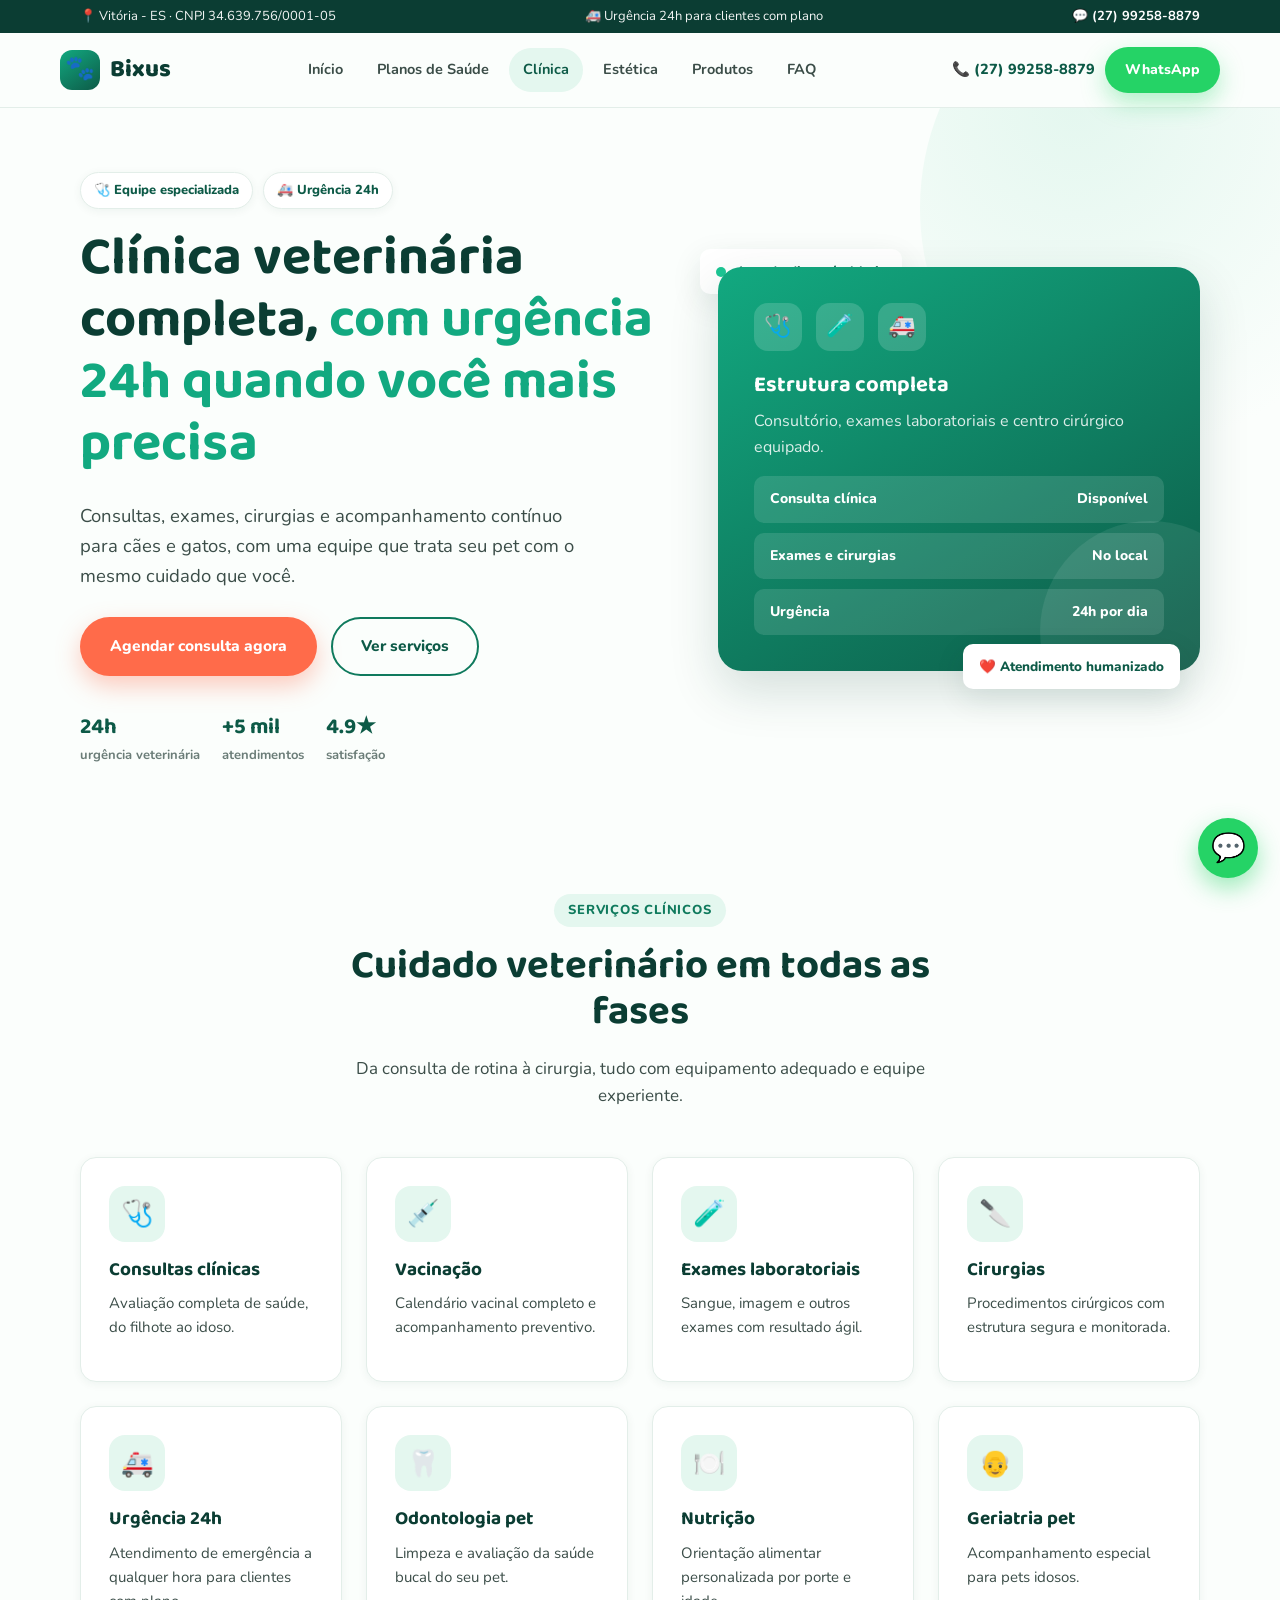
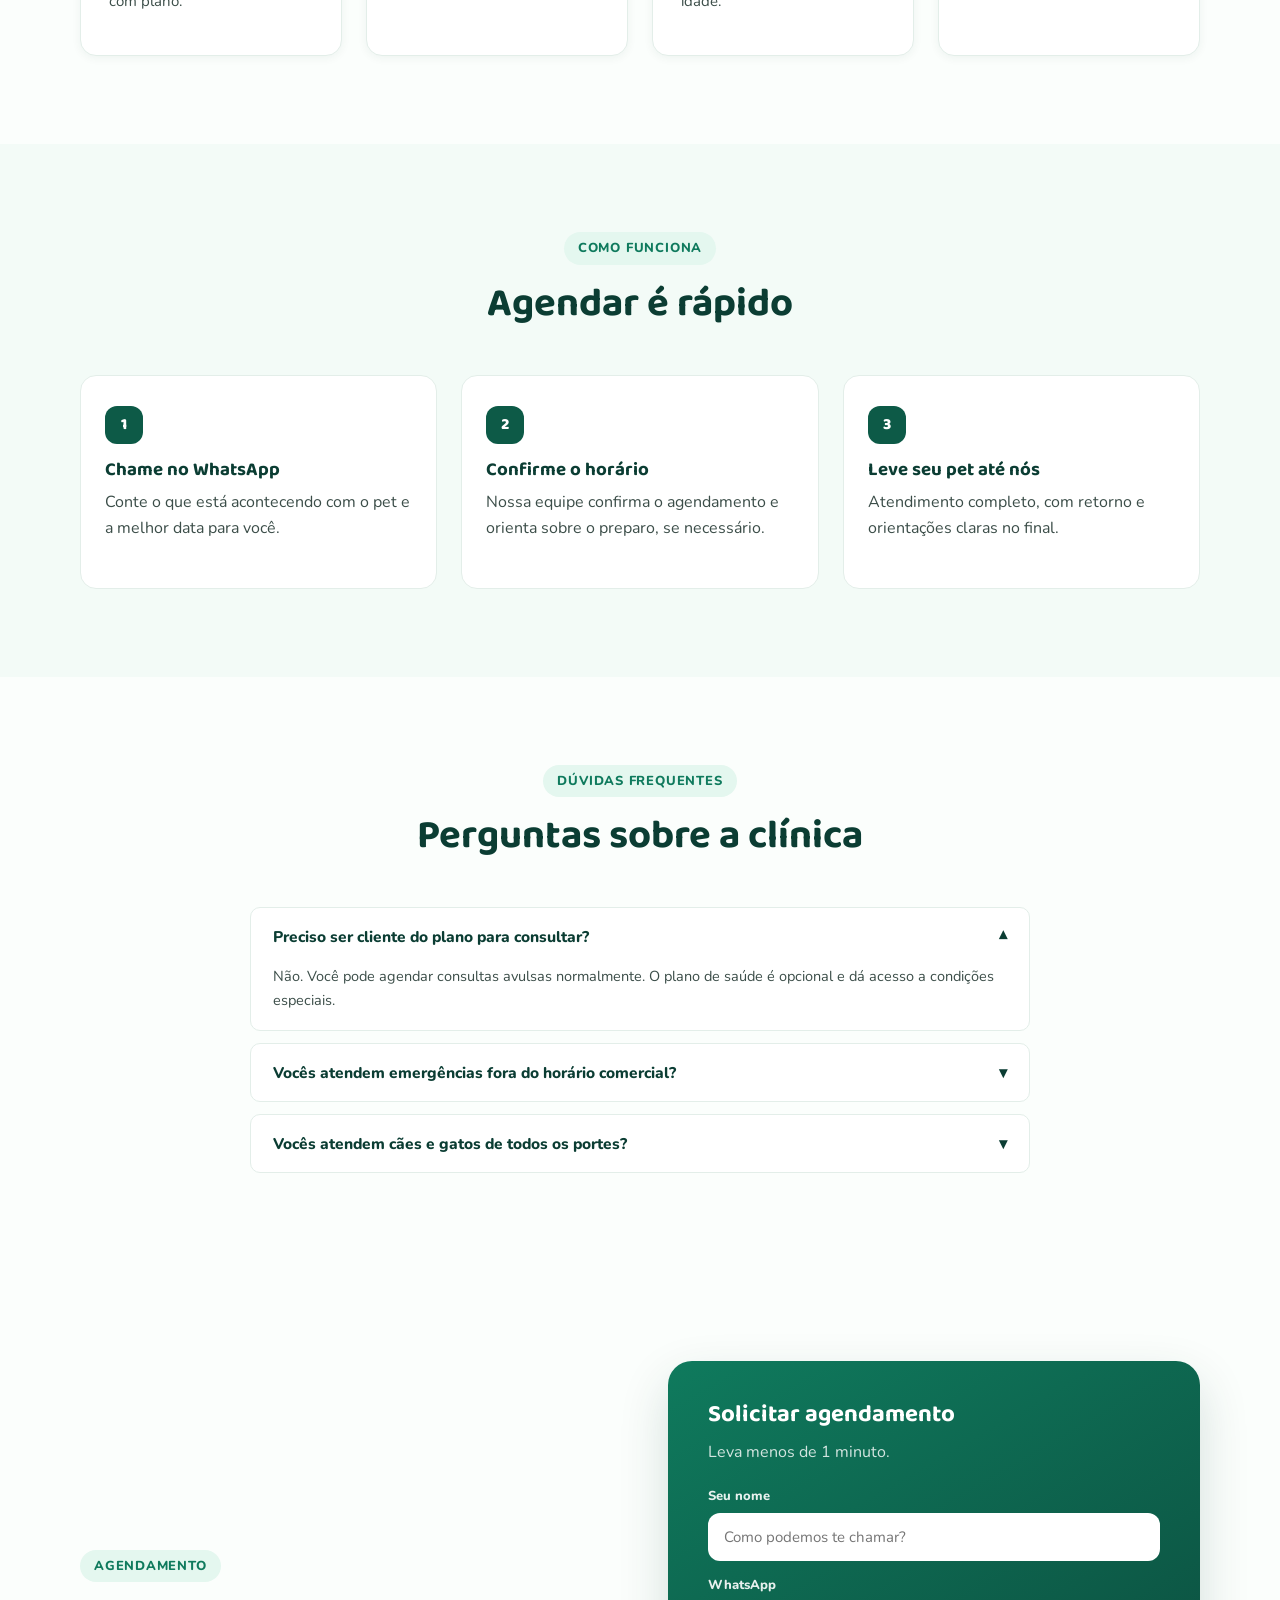
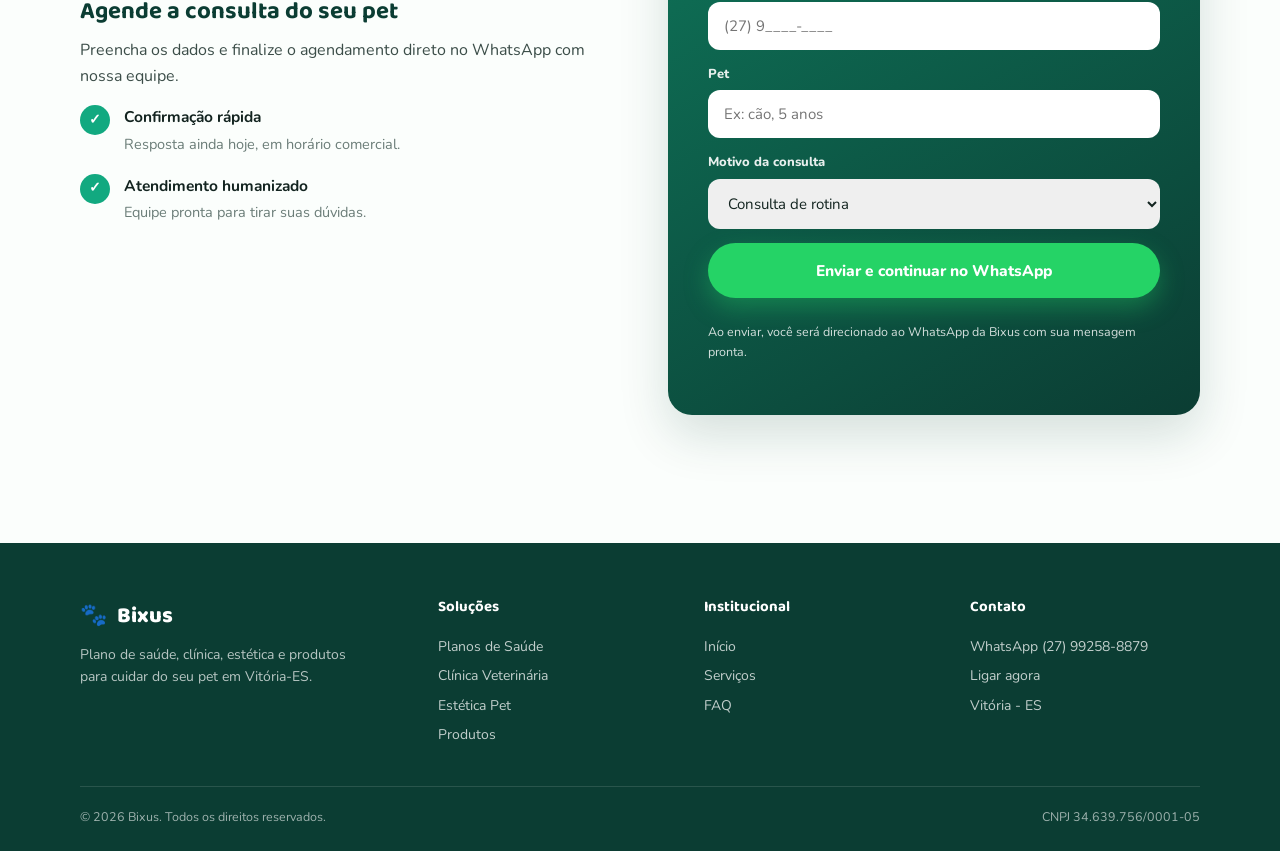
==== clinica.html @ c000777e "Add files via upload" ====
<!DOCTYPE html>
<html lang="pt-BR">
<head>
<meta charset="UTF-8">
<meta name="viewport" content="width=device-width, initial-scale=1.0">
<title>Clínica Veterinária em Vitória-ES | Bixus</title>
<meta name="description" content="Clínica veterinária completa: consultas, exames, cirurgias e urgência 24h para cães e gatos. Agende agora pelo WhatsApp.">
<meta name="keywords" content="clínica veterinária Vitória, veterinário urgência 24h, consulta veterinária, cirurgia pet">
<link rel="canonical" href="https://www.bixus.com.br/clinica.html">
<meta name="theme-color" content="#0F7A5D">
<link rel="preconnect" href="https://fonts.googleapis.com">
<link href="https://fonts.googleapis.com/css2?family=Baloo+2:wght@600;700;800&family=Nunito:wght@400;600;700;800&display=swap" rel="stylesheet">
<link rel="stylesheet" href="style.css">
</head>
<body>

<div class="topbar">
  <div class="container">
    <div class="topbar-item">📍 Vitória - ES · CNPJ 34.639.756/0001-05</div>
    <div class="topbar-item hide-mobile">🚑 Urgência 24h para clientes com plano</div>
    <a href="https://wa.me/5527992588879" target="_blank" rel="noopener">💬 (27) 99258-8879</a>
  </div>
</div>

<header class="site-header">
  <div class="container header-inner">
    <a href="index.html" class="brand"><span class="paw">🐾</span> Bixus</a>
    <nav class="nav">
      <a href="index.html">Início</a>
      <a href="planos-de-saude.html">Planos de Saúde</a>
      <a href="clinica.html" class="active">Clínica</a>
      <a href="estetica.html">Estética</a>
      <a href="produtos.html">Produtos</a>
      <a href="#faq">FAQ</a>
    </nav>
    <div class="header-cta">
      <span class="header-phone">📞 (27) 99258-8879</span>
      <a class="btn btn-wa btn-sm" href="https://wa.me/5527992588879" target="_blank" rel="noopener">WhatsApp</a>
      <button class="menu-toggle" aria-label="Abrir menu" aria-expanded="false">
        <svg width="26" height="26" viewBox="0 0 24 24" fill="none"><path d="M3 6h18M3 12h18M3 18h18" stroke="currentColor" stroke-width="2" stroke-linecap="round"/></svg>
      </button>
    </div>
  </div>
</header>

<!-- HERO -->
<section class="hero">
  <div class="container hero-grid">
    <div>
      <div class="hero-badges">
        <span class="badge">🩺 Equipe especializada</span>
        <span class="badge">🚑 Urgência 24h</span>
      </div>
      <h1>Clínica veterinária completa, <span style="color:var(--teal-600)">com urgência 24h quando você mais precisa</span></h1>
      <p class="lead">Consultas, exames, cirurgias e acompanhamento contínuo para cães e gatos, com uma equipe que trata seu pet com o mesmo cuidado que você.</p>
      <div class="hero-ctas">
        <a class="btn btn-primary" href="https://wa.me/5527992588879?text=Ol%C3%A1!%20Quero%20agendar%20uma%20consulta%20na%20Cl%C3%ADnica%20Bixus." target="_blank" rel="noopener">Agendar consulta agora</a>
        <a class="btn btn-ghost" href="#servicos">Ver serviços</a>
      </div>
      <div class="hero-trust">
        <div><strong>24h</strong>urgência veterinária</div>
        <div><strong>+5 mil</strong>atendimentos</div>
        <div><strong>4.9★</strong>satisfação</div>
      </div>
    </div>
    <div class="hero-art">
      <div class="floating-chip c1"><span class="dot"></span> Agenda disponível hoje</div>
      <div class="art-card">
        <div class="art-icon-row">
          <div class="art-icon">🩺</div>
          <div class="art-icon">🧪</div>
          <div class="art-icon">🚑</div>
        </div>
        <h3>Estrutura completa</h3>
        <p>Consultório, exames laboratoriais e centro cirúrgico equipado.</p>
        <div class="mini-stat"><span>Consulta clínica</span><span>Disponível</span></div>
        <div class="mini-stat"><span>Exames e cirurgias</span><span>No local</span></div>
        <div class="mini-stat"><span>Urgência</span><span>24h por dia</span></div>
      </div>
      <div class="floating-chip c2">❤️ Atendimento humanizado</div>
    </div>
  </div>
</section>

<!-- SERVIÇOS -->
<section class="section" id="servicos">
  <div class="container">
    <div class="section-head reveal">
      <span class="eyebrow">Serviços clínicos</span>
      <h2>Cuidado veterinário em todas as fases</h2>
      <p>Da consulta de rotina à cirurgia, tudo com equipamento adequado e equipe experiente.</p>
    </div>
    <div class="grid-4">
      <div class="card reveal"><div class="icon-tile">🩺</div><h3>Consultas clínicas</h3><p>Avaliação completa de saúde, do filhote ao idoso.</p></div>
      <div class="card reveal"><div class="icon-tile">💉</div><h3>Vacinação</h3><p>Calendário vacinal completo e acompanhamento preventivo.</p></div>
      <div class="card reveal"><div class="icon-tile">🧪</div><h3>Exames laboratoriais</h3><p>Sangue, imagem e outros exames com resultado ágil.</p></div>
      <div class="card reveal"><div class="icon-tile">🔪</div><h3>Cirurgias</h3><p>Procedimentos cirúrgicos com estrutura segura e monitorada.</p></div>
      <div class="card reveal"><div class="icon-tile">🚑</div><h3>Urgência 24h</h3><p>Atendimento de emergência a qualquer hora para clientes com plano.</p></div>
      <div class="card reveal"><div class="icon-tile">🦷</div><h3>Odontologia pet</h3><p>Limpeza e avaliação da saúde bucal do seu pet.</p></div>
      <div class="card reveal"><div class="icon-tile">🍽️</div><h3>Nutrição</h3><p>Orientação alimentar personalizada por porte e idade.</p></div>
      <div class="card reveal"><div class="icon-tile">👴</div><h3>Geriatria pet</h3><p>Acompanhamento especial para pets idosos.</p></div>
    </div>
  </div>
</section>

<!-- COMO FUNCIONA -->
<section class="section section--alt">
  <div class="container">
    <div class="section-head reveal">
      <span class="eyebrow">Como funciona</span>
      <h2>Agendar é rápido</h2>
    </div>
    <div class="steps">
      <div class="step reveal"><div class="num">1</div><h3>Chame no WhatsApp</h3><p>Conte o que está acontecendo com o pet e a melhor data para você.</p></div>
      <div class="step reveal"><div class="num">2</div><h3>Confirme o horário</h3><p>Nossa equipe confirma o agendamento e orienta sobre o preparo, se necessário.</p></div>
      <div class="step reveal"><div class="num">3</div><h3>Leve seu pet até nós</h3><p>Atendimento completo, com retorno e orientações claras no final.</p></div>
    </div>
  </div>
</section>

<!-- FAQ -->
<section class="section" id="faq">
  <div class="container" style="max-width:820px">
    <div class="section-head reveal">
      <span class="eyebrow">Dúvidas frequentes</span>
      <h2>Perguntas sobre a clínica</h2>
    </div>
    <div class="faq-item reveal open">
      <button class="faq-q">Preciso ser cliente do plano para consultar? <span class="chev">▾</span></button>
      <div class="faq-a"><p>Não. Você pode agendar consultas avulsas normalmente. O plano de saúde é opcional e dá acesso a condições especiais.</p></div>
    </div>
    <div class="faq-item reveal">
      <button class="faq-q">Vocês atendem emergências fora do horário comercial? <span class="chev">▾</span></button>
      <div class="faq-a"><p>Sim, clientes com plano ativo contam com suporte de urgência 24h. Fale com a equipe para saber como funciona o atendimento avulso de emergência.</p></div>
    </div>
    <div class="faq-item reveal">
      <button class="faq-q">Vocês atendem cães e gatos de todos os portes? <span class="chev">▾</span></button>
      <div class="faq-a"><p>Sim, a clínica está preparada para pets de pequeno, médio e grande porte, em todas as fases da vida.</p></div>
    </div>
  </div>
</section>

<!-- LEAD FORM -->
<section class="section" id="contato">
  <div class="container">
    <div class="split">
      <div class="reveal">
        <span class="eyebrow">Agendamento</span>
        <h2>Agende a consulta do seu pet</h2>
        <p>Preencha os dados e finalize o agendamento direto no WhatsApp com nossa equipe.</p>
        <div class="check-list">
          <div class="check-item"><div class="ic">✓</div><div><strong>Confirmação rápida</strong><span>Resposta ainda hoje, em horário comercial.</span></div></div>
          <div class="check-item"><div class="ic">✓</div><div><strong>Atendimento humanizado</strong><span>Equipe pronta para tirar suas dúvidas.</span></div></div>
        </div>
      </div>
      <div class="lead-panel reveal">
        <h2>Solicitar agendamento</h2>
        <p>Leva menos de 1 minuto.</p>
        <form class="lead-form form-grid">
          <div>
            <label>Seu nome</label>
            <input type="text" name="nome" placeholder="Como podemos te chamar?" required>
          </div>
          <div>
            <label>WhatsApp</label>
            <input type="tel" name="telefone" placeholder="(27) 9____-____" required>
          </div>
          <div>
            <label>Pet</label>
            <input type="text" name="pet" placeholder="Ex: cão, 5 anos">
          </div>
          <div>
            <label>Motivo da consulta</label>
            <select name="interesse">
              <option>Consulta de rotina</option>
              <option>Vacinação</option>
              <option>Exames</option>
              <option>Cirurgia</option>
              <option>Urgência</option>
            </select>
          </div>
          <button type="submit" class="btn btn-wa btn-block">Enviar e continuar no WhatsApp</button>
          <p class="form-note">Ao enviar, você será direcionado ao WhatsApp da Bixus com sua mensagem pronta.</p>
        </form>
      </div>
    </div>
  </div>
</section>

<footer class="site-footer">
  <div class="container">
    <div class="footer-grid">
      <div>
        <div class="footer-brand"><span class="paw">🐾</span> Bixus</div>
        <p style="color:rgba(255,255,255,.7); font-size:14px; max-width:280px;">Plano de saúde, clínica, estética e produtos para cuidar do seu pet em Vitória-ES.</p>
      </div>
      <div>
        <h4>Soluções</h4>
        <a href="planos-de-saude.html">Planos de Saúde</a><br>
        <a href="clinica.html">Clínica Veterinária</a><br>
        <a href="estetica.html">Estética Pet</a><br>
        <a href="produtos.html">Produtos</a>
      </div>
      <div>
        <h4>Institucional</h4>
        <a href="index.html">Início</a><br>
        <a href="#servicos">Serviços</a><br>
        <a href="#faq">FAQ</a>
      </div>
      <div>
        <h4>Contato</h4>
        <a href="https://wa.me/5527992588879" target="_blank" rel="noopener">WhatsApp (27) 99258-8879</a><br>
        <a href="tel:+5527992588879">Ligar agora</a><br>
        <a href="#">Vitória - ES</a>
      </div>
    </div>
    <div class="footer-bottom">
      <span>© <span id="year"></span> Bixus. Todos os direitos reservados.</span>
      <span>CNPJ 34.639.756/0001-05</span>
    </div>
  </div>
</footer>

<a class="wa-float" href="https://wa.me/5527992588879" target="_blank" rel="noopener" aria-label="Falar no WhatsApp">💬</a>

<script>document.getElementById('year').textContent = new Date().getFullYear();</script>
<script src="script.js"></script>
</body>
</html>
---- style.css ----
/* =========================================================
   BIXUS — Design System
   Pet health plans / clinic / grooming / products
   ========================================================= */

:root{
  --teal-900:#0B3D33;
  --teal-800:#0D5A47;
  --teal-700:#0F7A5D;
  --teal-600:#12A980;
  --teal-500:#1CC694;
  --teal-100:#E4F7EF;
  --teal-50:#F3FBF7;
  --coral-500:#FF6B4A;
  --coral-600:#F0532F;
  --amber-500:#FFB238;
  --ink-900:#132420;
  --ink-700:#3B4D48;
  --ink-500:#6B7D78;
  --bg:#FBFEFC;
  --white:#FFFFFF;
  --line:#E3EEE9;
  --shadow-sm: 0 2px 10px rgba(11,61,51,.06);
  --shadow-md: 0 10px 30px rgba(11,61,51,.10);
  --shadow-lg: 0 20px 50px rgba(11,61,51,.16);
  --radius-lg: 24px;
  --radius-md: 16px;
  --radius-sm: 10px;
  --wa-green:#25D366;
  --container: 1160px;
}

*,*::before,*::after{ box-sizing:border-box; }
html{ scroll-behavior:smooth; }
body{
  margin:0;
  font-family:'Nunito', -apple-system, BlinkMacSystemFont, 'Segoe UI', sans-serif;
  color:var(--ink-900);
  background:var(--bg);
  line-height:1.6;
  -webkit-font-smoothing:antialiased;
}
h1,h2,h3,h4{
  font-family:'Baloo 2','Nunito',sans-serif;
  font-weight:700;
  line-height:1.15;
  margin:0 0 .5em;
  color:var(--teal-900);
}
p{ margin:0 0 1em; color:var(--ink-700); }
a{ color:inherit; text-decoration:none; }
img{ max-width:100%; display:block; }
ul{ margin:0; padding:0; list-style:none; }
button{ font-family:inherit; cursor:pointer; }
.container{ max-width:var(--container); margin:0 auto; padding:0 20px; }
.section{ padding:88px 0; }
.section--tight{ padding:56px 0; }
.section--alt{ background:var(--teal-50); }
.eyebrow{
  display:inline-flex; align-items:center; gap:8px;
  font-size:13px; font-weight:800; letter-spacing:.06em; text-transform:uppercase;
  color:var(--teal-700); background:var(--teal-100);
  padding:6px 14px; border-radius:999px; margin-bottom:16px;
}
.section-head{ max-width:640px; margin:0 auto 48px; text-align:center; }
.section-head h2{ font-size:clamp(28px,3.5vw,40px); }
.section-head p{ font-size:17px; }

/* ---------- Buttons ---------- */
.btn{
  display:inline-flex; align-items:center; justify-content:center; gap:10px;
  padding:15px 28px; border-radius:999px; font-weight:800; font-size:15.5px;
  border:2px solid transparent; transition:transform .15s ease, box-shadow .15s ease, background .15s ease;
  white-space:nowrap;
}
.btn:hover{ transform:translateY(-2px); }
.btn-primary{ background:var(--coral-500); color:#fff; box-shadow:0 10px 24px rgba(255,107,74,.35); }
.btn-primary:hover{ background:var(--coral-600); }
.btn-ghost{ background:transparent; border-color:var(--teal-700); color:var(--teal-800); }
.btn-ghost:hover{ background:var(--teal-700); color:#fff; }
.btn-light{ background:#fff; color:var(--teal-800); }
.btn-wa{ background:var(--wa-green); color:#fff; box-shadow:0 10px 24px rgba(37,211,102,.35); }
.btn-wa:hover{ background:#1eb858; }
.btn-block{ width:100%; }
.btn-sm{ padding:10px 18px; font-size:14px; }

/* ---------- Header ---------- */
.site-header{
  position:sticky; top:0; z-index:100;
  background:rgba(251,254,252,.9); backdrop-filter:blur(8px);
  border-bottom:1px solid var(--line);
}
.header-inner{ display:flex; align-items:center; justify-content:space-between; padding:14px 0; gap:16px; }
.brand{ display:flex; align-items:center; gap:10px; font-family:'Baloo 2',sans-serif; font-weight:800; font-size:24px; color:var(--teal-900); }
.brand .paw{
  width:40px; height:40px; border-radius:12px; background:linear-gradient(145deg,var(--teal-600),var(--teal-800));
  display:flex; align-items:center; justify-content:center; color:#fff; flex-shrink:0;
}
.nav{ display:flex; align-items:center; gap:6px; }
.nav a{
  padding:10px 14px; border-radius:999px; font-weight:700; font-size:14.5px; color:var(--ink-700);
  transition:background .15s, color .15s;
}
.nav a:hover, .nav a.active{ background:var(--teal-100); color:var(--teal-800); }
.header-cta{ display:flex; align-items:center; gap:10px; }
.header-phone{ display:flex; align-items:center; gap:8px; font-weight:800; color:var(--teal-800); font-size:14.5px; }
.menu-toggle{ display:none; background:none; border:none; padding:8px; color:var(--teal-900); }
.topbar{ background:var(--teal-900); color:#fff; font-size:13px; }
.topbar .container{ display:flex; justify-content:space-between; align-items:center; padding:6px 20px; gap:12px; flex-wrap:wrap; }
.topbar a{ color:#fff; font-weight:700; }
.topbar-item{ display:flex; align-items:center; gap:6px; opacity:.95; }

@media (max-width:900px){
  .nav{
    position:fixed; inset:64px 16px auto 16px; background:#fff; border-radius:var(--radius-md);
    box-shadow:var(--shadow-lg); flex-direction:column; align-items:stretch; padding:10px;
    display:none; border:1px solid var(--line);
  }
  .nav.open{ display:flex; }
  .nav a{ padding:14px 16px; }
  .header-phone{ display:none; }
  .menu-toggle{ display:inline-flex; }
  .topbar-item.hide-mobile{ display:none; }
}

/* ---------- Hero ---------- */
.hero{ position:relative; overflow:hidden; padding:64px 0 40px; }
.hero::before{
  content:''; position:absolute; top:-160px; right:-160px; width:520px; height:520px; border-radius:50%;
  background:radial-gradient(circle at 30% 30%, var(--teal-100), transparent 70%); z-index:0;
}
.hero-grid{ position:relative; z-index:1; display:grid; grid-template-columns:1.1fr .9fr; gap:48px; align-items:center; }
.hero-badges{ display:flex; gap:10px; flex-wrap:wrap; margin-bottom:18px; }
.badge{ display:inline-flex; align-items:center; gap:6px; background:#fff; border:1px solid var(--line); padding:7px 13px; border-radius:999px; font-size:13px; font-weight:800; color:var(--teal-800); box-shadow:var(--shadow-sm); }
.hero h1{ font-size:clamp(32px,4.6vw,54px); }
.hero .lead{ font-size:18.5px; max-width:520px; }
.hero-ctas{ display:flex; gap:14px; flex-wrap:wrap; margin-top:26px; }
.hero-trust{ display:flex; gap:22px; margin-top:34px; flex-wrap:wrap; }
.hero-trust div{ font-size:13px; color:var(--ink-500); font-weight:700; max-width:140px; }
.hero-trust strong{ display:block; font-size:22px; color:var(--teal-800); font-family:'Baloo 2',sans-serif; }

.hero-art{ position:relative; }
.art-card{
  background:linear-gradient(150deg,var(--teal-600),var(--teal-800)); border-radius:var(--radius-lg);
  padding:36px; color:#fff; box-shadow:var(--shadow-lg); position:relative; overflow:hidden;
}
.art-card::after{ content:''; position:absolute; width:220px; height:220px; background:rgba(255,255,255,.08); border-radius:50%; right:-60px; bottom:-70px; }
.art-icon-row{ display:flex; gap:14px; margin-bottom:22px; }
.art-icon{ width:48px; height:48px; border-radius:14px; background:rgba(255,255,255,.16); display:flex; align-items:center; justify-content:center; font-size:22px; }
.art-card h3{ color:#fff; font-size:22px; }
.art-card p{ color:rgba(255,255,255,.85); }
.mini-stat{ display:flex; justify-content:space-between; background:rgba(255,255,255,.12); border-radius:var(--radius-sm); padding:12px 16px; margin-top:10px; font-weight:800; font-size:14px; }
.floating-chip{
  position:absolute; background:#fff; border-radius:var(--radius-sm); padding:12px 16px; box-shadow:var(--shadow-md);
  display:flex; align-items:center; gap:10px; font-weight:800; font-size:13.5px; color:var(--teal-800);
}
.floating-chip.c1{ top:-18px; left:-18px; }
.floating-chip.c2{ bottom:-18px; right:20px; }
.floating-chip .dot{ width:10px; height:10px; border-radius:50%; background:var(--teal-500); }

@media (max-width:900px){
  .hero-grid{ grid-template-columns:1fr; }
  .hero-art{ order:-1; }
}

/* ---------- Icon tiles ---------- */
.icon-tile{
  width:56px; height:56px; border-radius:16px; display:flex; align-items:center; justify-content:center;
  font-size:26px; background:var(--teal-100); color:var(--teal-700); margin-bottom:18px;
}

/* ---------- Cards grid (solutions) ---------- */
.grid-4{ display:grid; grid-template-columns:repeat(4,1fr); gap:24px; }
.grid-3{ display:grid; grid-template-columns:repeat(3,1fr); gap:24px; }
.grid-2{ display:grid; grid-template-columns:repeat(2,1fr); gap:24px; }
@media (max-width:980px){ .grid-4{ grid-template-columns:repeat(2,1fr);} .grid-3{ grid-template-columns:1fr 1fr;} }
@media (max-width:640px){ .grid-4,.grid-3,.grid-2{ grid-template-columns:1fr; } }

.card{
  background:#fff; border:1px solid var(--line); border-radius:var(--radius-md); padding:28px;
  box-shadow:var(--shadow-sm); transition:transform .18s ease, box-shadow .18s ease;
}
.card:hover{ transform:translateY(-4px); box-shadow:var(--shadow-md); }
.card h3{ font-size:19px; }
.card p{ font-size:15px; margin-bottom:14px; }
.card-link{ font-weight:800; color:var(--teal-700); font-size:14px; display:inline-flex; align-items:center; gap:6px; }

.card--solution{ display:flex; flex-direction:column; }
.card--service-tag{ display:inline-block; font-size:11.5px; font-weight:800; text-transform:uppercase; letter-spacing:.05em; color:var(--coral-600); background:#FFF1EC; padding:4px 10px; border-radius:999px; margin-bottom:12px; align-self:flex-start; }

/* ---------- Steps ---------- */
.steps{ display:grid; grid-template-columns:repeat(3,1fr); gap:24px; counter-reset:step; }
.step{ position:relative; background:#fff; border:1px solid var(--line); border-radius:var(--radius-md); padding:30px 24px; text-align:left; }
.step .num{
  width:38px; height:38px; border-radius:12px; background:var(--teal-800); color:#fff; font-weight:800;
  display:flex; align-items:center; justify-content:center; margin-bottom:16px; font-family:'Baloo 2',sans-serif;
}
@media (max-width:900px){ .steps{ grid-template-columns:1fr; } }

/* ---------- Diferenciais list ---------- */
.check-list{ display:grid; gap:16px; }
.check-item{ display:flex; gap:14px; align-items:flex-start; }
.check-item .ic{ flex-shrink:0; width:30px; height:30px; border-radius:50%; background:var(--teal-600); color:#fff; display:flex; align-items:center; justify-content:center; font-size:14px; font-weight:900; }
.check-item strong{ color:var(--ink-900); display:block; margin-bottom:2px; font-size:15.5px; }
.check-item span{ font-size:14.5px; color:var(--ink-500); }

/* ---------- Split section ---------- */
.split{ display:grid; grid-template-columns:1fr 1fr; gap:56px; align-items:center; }
@media (max-width:900px){ .split{ grid-template-columns:1fr; } }

/* ---------- Testimonials ---------- */
.t-card{ background:#fff; border:1px solid var(--line); border-radius:var(--radius-md); padding:26px; box-shadow:var(--shadow-sm); }
.stars{ color:var(--amber-500); font-size:15px; letter-spacing:2px; margin-bottom:10px; }
.t-card .who{ display:flex; align-items:center; gap:12px; margin-top:16px; }
.t-avatar{ width:42px; height:42px; border-radius:50%; background:var(--teal-100); color:var(--teal-800); display:flex; align-items:center; justify-content:center; font-weight:800; }
.t-name{ font-weight:800; font-size:14.5px; color:var(--ink-900); }
.t-pet{ font-size:12.5px; color:var(--ink-500); }

/* ---------- Pricing ---------- */
.price-card{ background:#fff; border:2px solid var(--line); border-radius:var(--radius-lg); padding:30px; text-align:center; position:relative; }
.price-card.featured{ border-color:var(--teal-600); box-shadow:var(--shadow-md); transform:scale(1.03); }
.price-card .tag{ position:absolute; top:-14px; left:50%; transform:translateX(-50%); background:var(--coral-500); color:#fff; font-size:12px; font-weight:800; padding:5px 16px; border-radius:999px; white-space:nowrap; }
.price-card .amount{ font-family:'Baloo 2',sans-serif; font-size:40px; color:var(--teal-800); margin:10px 0 4px; }
.price-card .amount span{ font-size:15px; color:var(--ink-500); font-weight:600; }
.price-list{ text-align:left; margin:22px 0; display:grid; gap:10px; }
.price-list li{ display:flex; gap:10px; font-size:14px; color:var(--ink-700); align-items:flex-start; }

/* ---------- FAQ ---------- */
.faq-item{ border:1px solid var(--line); border-radius:var(--radius-sm); background:#fff; margin-bottom:12px; overflow:hidden; }
.faq-q{ display:flex; align-items:center; justify-content:space-between; padding:18px 22px; font-weight:800; font-size:15.5px; color:var(--teal-900); background:none; border:none; width:100%; text-align:left; }
.faq-q .chev{ transition:transform .2s ease; flex-shrink:0; margin-left:12px; }
.faq-item.open .faq-q .chev{ transform:rotate(180deg); }
.faq-a{ max-height:0; overflow:hidden; transition:max-height .25s ease; padding:0 22px; }
.faq-item.open .faq-a{ max-height:260px; padding-bottom:18px; }
.faq-a p{ font-size:14.5px; margin:0; }

/* ---------- Lead form ---------- */
.lead-panel{ background:linear-gradient(150deg,var(--teal-700),var(--teal-900)); border-radius:var(--radius-lg); padding:40px; color:#fff; box-shadow:var(--shadow-lg); }
.lead-panel h2, .lead-panel p{ color:#fff; }
.lead-panel p{ color:rgba(255,255,255,.82); }
.form-grid{ display:grid; gap:14px; margin-top:20px; }
.form-grid input, .form-grid select{
  width:100%; padding:14px 16px; border-radius:12px; border:none; font-family:inherit; font-size:15px; color:var(--ink-900);
}
.form-grid label{ font-size:13px; font-weight:800; margin-bottom:6px; display:block; color:rgba(255,255,255,.9); }
.form-note{ font-size:12.5px; color:rgba(255,255,255,.7); margin-top:10px; }

/* ---------- CTA banner ---------- */
.cta-banner{ background:linear-gradient(120deg,var(--teal-800),var(--teal-600)); border-radius:var(--radius-lg); padding:52px; text-align:center; color:#fff; position:relative; overflow:hidden; }
.cta-banner h2{ color:#fff; }
.cta-banner p{ color:rgba(255,255,255,.85); }
.cta-banner .btn-primary{ margin-top:10px; }

/* ---------- Footer ---------- */
.site-footer{ background:var(--teal-900); color:rgba(255,255,255,.85); padding:56px 0 24px; margin-top:40px; }
.footer-grid{ display:grid; grid-template-columns:1.4fr 1fr 1fr 1fr; gap:36px; }
.site-footer h4{ color:#fff; font-size:15px; margin-bottom:16px; }
.site-footer a{ color:rgba(255,255,255,.75); font-size:14px; line-height:2.1; }
.site-footer a:hover{ color:#fff; }
.footer-brand{ display:flex; align-items:center; gap:10px; font-family:'Baloo 2',sans-serif; font-weight:800; font-size:22px; color:#fff; margin-bottom:10px; }
.footer-bottom{ border-top:1px solid rgba(255,255,255,.12); margin-top:36px; padding-top:20px; display:flex; justify-content:space-between; font-size:12.5px; color:rgba(255,255,255,.6); flex-wrap:wrap; gap:10px; }
@media (max-width:900px){ .footer-grid{ grid-template-columns:1fr 1fr; } }
@media (max-width:520px){ .footer-grid{ grid-template-columns:1fr; } }

/* ---------- WhatsApp floating button ---------- */
.wa-float{
  position:fixed; bottom:22px; right:22px; z-index:200; background:var(--wa-green); color:#fff;
  width:60px; height:60px; border-radius:50%; display:flex; align-items:center; justify-content:center;
  box-shadow:0 10px 24px rgba(37,211,102,.45); font-size:28px; animation:pulse 2.4s infinite;
}
@keyframes pulse{
  0%{ box-shadow:0 0 0 0 rgba(37,211,102,.5), 0 10px 24px rgba(37,211,102,.45); }
  70%{ box-shadow:0 0 0 14px rgba(37,211,102,0), 0 10px 24px rgba(37,211,102,.45); }
  100%{ box-shadow:0 0 0 0 rgba(37,211,102,0), 0 10px 24px rgba(37,211,102,.45); }
}

/* ---------- Utilities ---------- */
.text-center{ text-align:center; }
.mt-0{ margin-top:0; }
.mb-0{ margin-bottom:0; }
.tag-pill{ display:inline-block; background:var(--teal-100); color:var(--teal-800); font-size:12px; font-weight:800; padding:4px 12px; border-radius:999px; }
.divider{ height:1px; background:var(--line); margin:64px 0; }
.reveal{ opacity:0; transform:translateY(16px); transition:opacity .6s ease, transform .6s ease; }
.reveal.in{ opacity:1; transform:translateY(0); }
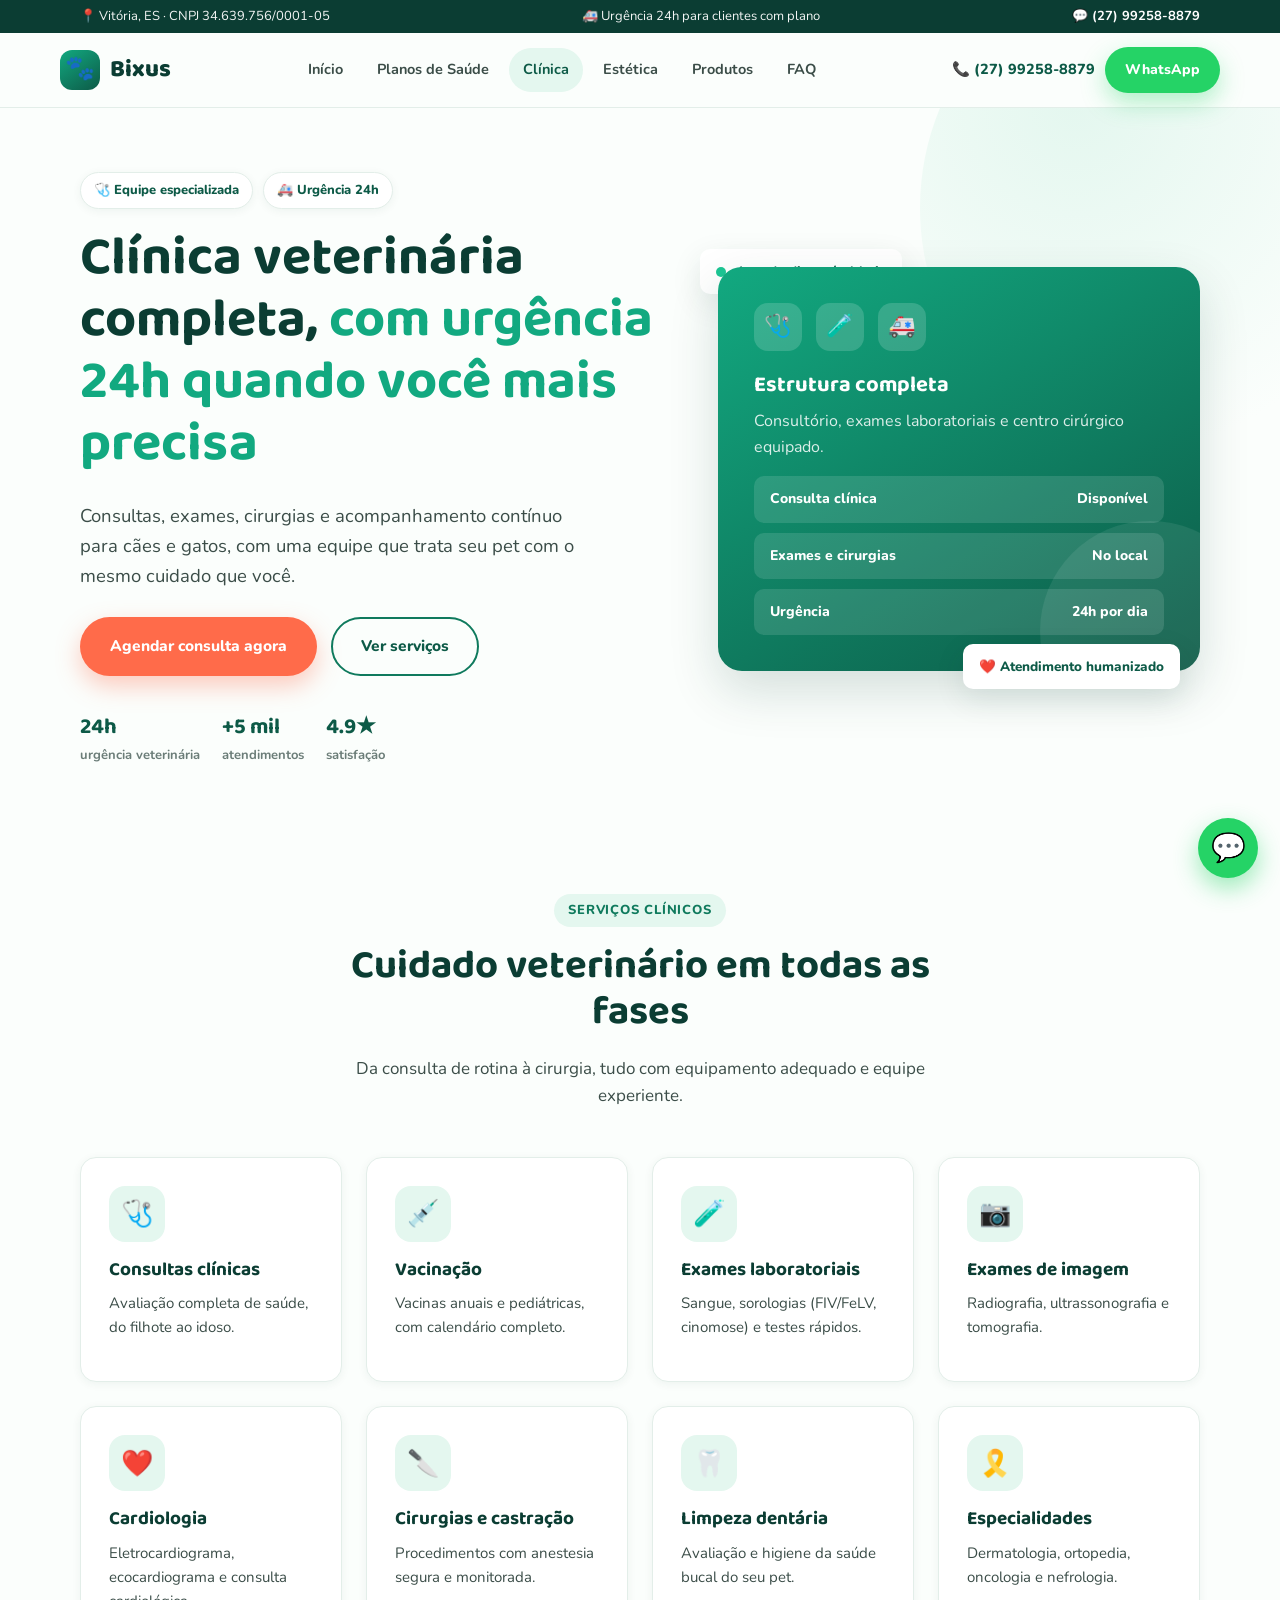
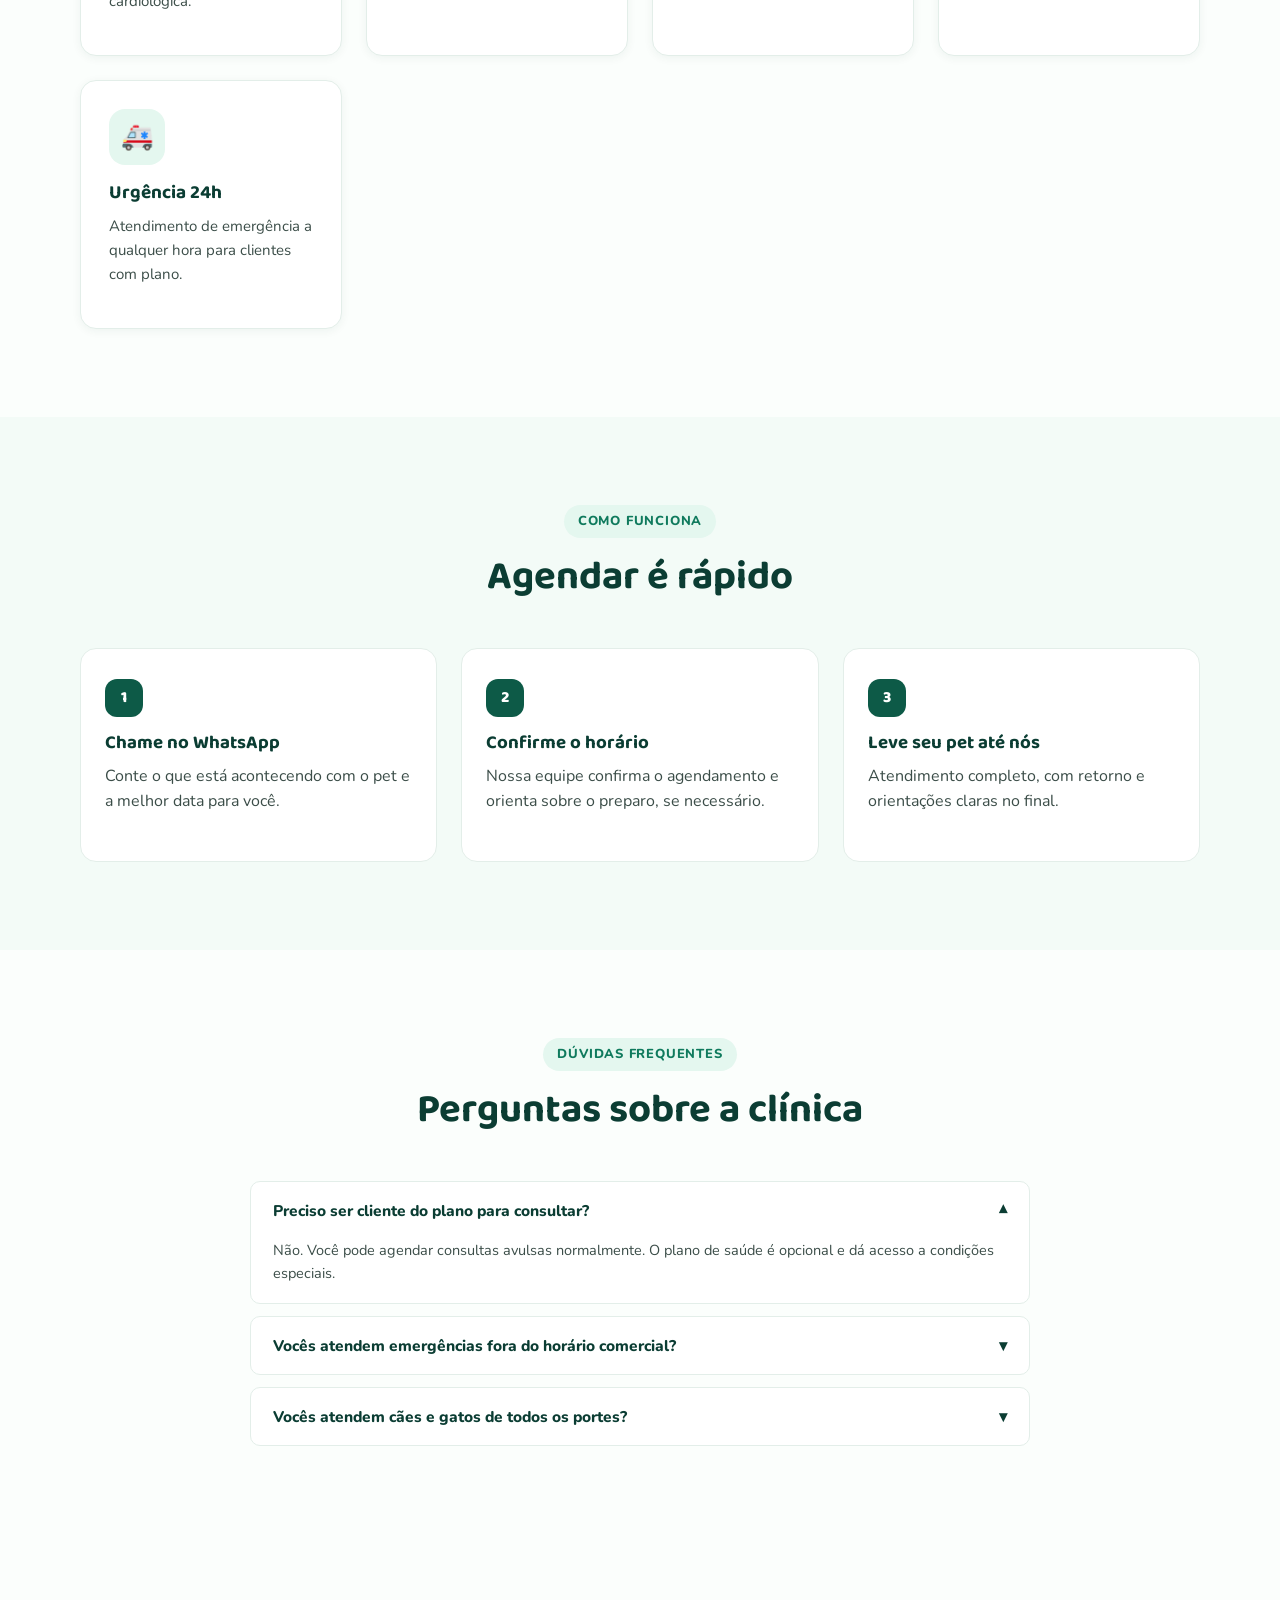
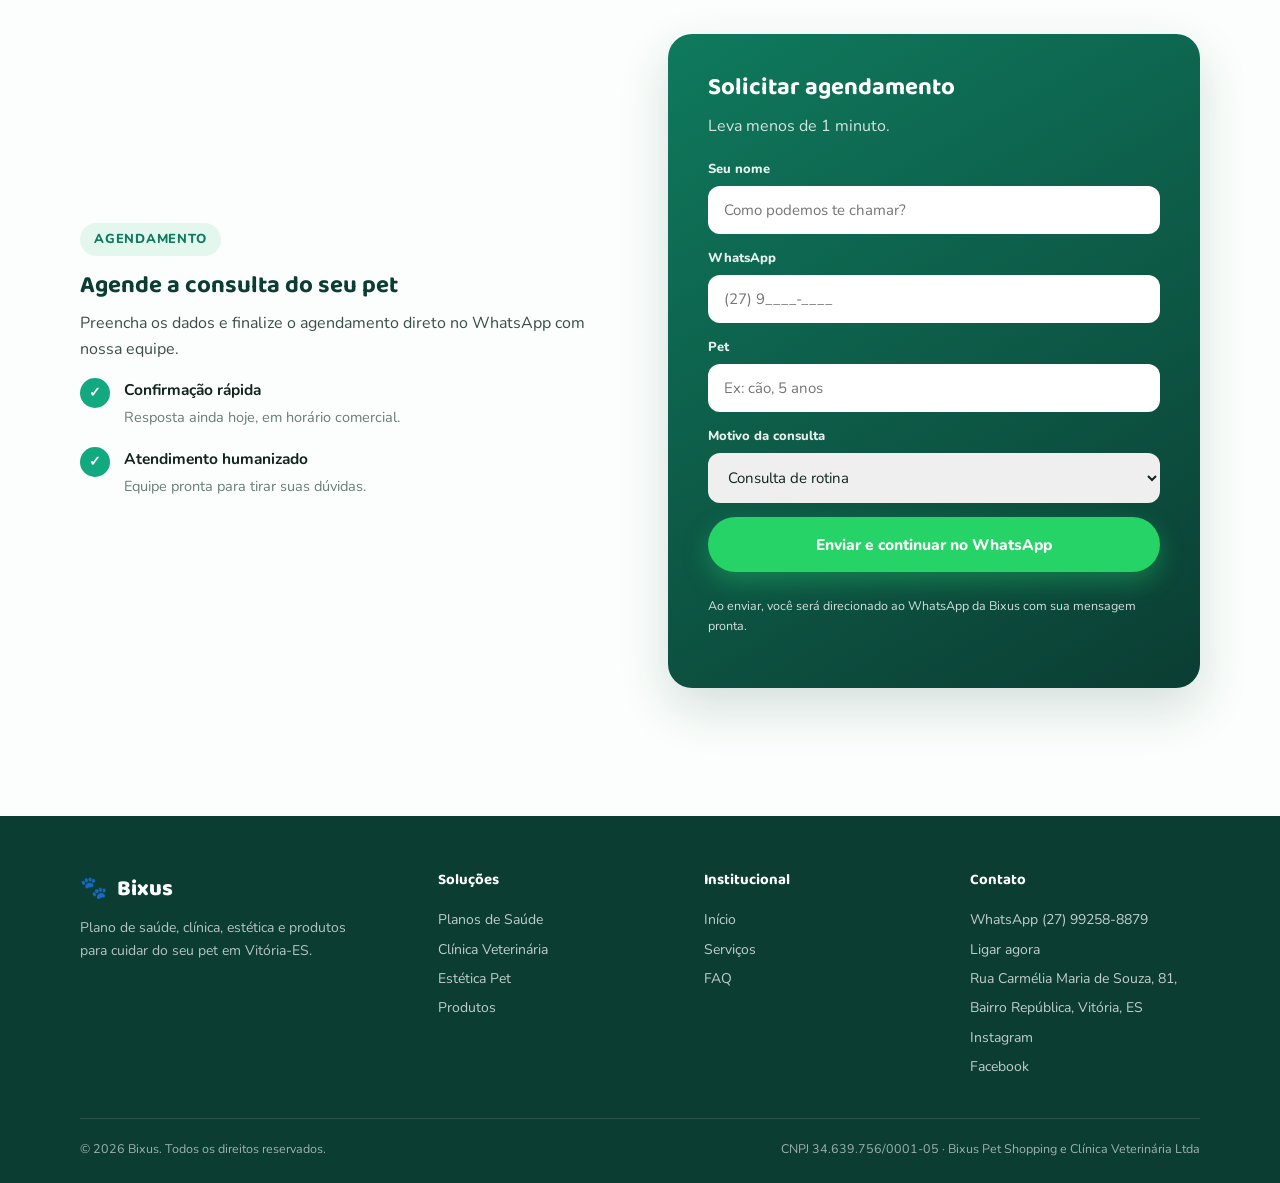
==== commit d9b450f6: "Add files via upload" ====
--- a/clinica.html
+++ b/clinica.html
@@ -16,7 +16,7 @@
 
 <div class="topbar">
   <div class="container">
-    <div class="topbar-item">📍 Vitória - ES · CNPJ 34.639.756/0001-05</div>
+    <div class="topbar-item">📍 Vitória, ES · CNPJ 34.639.756/0001-05</div>
     <div class="topbar-item hide-mobile">🚑 Urgência 24h para clientes com plano</div>
     <a href="https://wa.me/5527992588879" target="_blank" rel="noopener">💬 (27) 99258-8879</a>
   </div>
@@ -92,13 +92,14 @@
     </div>
     <div class="grid-4">
       <div class="card reveal"><div class="icon-tile">🩺</div><h3>Consultas clínicas</h3><p>Avaliação completa de saúde, do filhote ao idoso.</p></div>
-      <div class="card reveal"><div class="icon-tile">💉</div><h3>Vacinação</h3><p>Calendário vacinal completo e acompanhamento preventivo.</p></div>
-      <div class="card reveal"><div class="icon-tile">🧪</div><h3>Exames laboratoriais</h3><p>Sangue, imagem e outros exames com resultado ágil.</p></div>
-      <div class="card reveal"><div class="icon-tile">🔪</div><h3>Cirurgias</h3><p>Procedimentos cirúrgicos com estrutura segura e monitorada.</p></div>
+      <div class="card reveal"><div class="icon-tile">💉</div><h3>Vacinação</h3><p>Vacinas anuais e pediátricas, com calendário completo.</p></div>
+      <div class="card reveal"><div class="icon-tile">🧪</div><h3>Exames laboratoriais</h3><p>Sangue, sorologias (FIV/FeLV, cinomose) e testes rápidos.</p></div>
+      <div class="card reveal"><div class="icon-tile">📷</div><h3>Exames de imagem</h3><p>Radiografia, ultrassonografia e tomografia.</p></div>
+      <div class="card reveal"><div class="icon-tile">❤️</div><h3>Cardiologia</h3><p>Eletrocardiograma, ecocardiograma e consulta cardiológica.</p></div>
+      <div class="card reveal"><div class="icon-tile">🔪</div><h3>Cirurgias e castração</h3><p>Procedimentos com anestesia segura e monitorada.</p></div>
+      <div class="card reveal"><div class="icon-tile">🦷</div><h3>Limpeza dentária</h3><p>Avaliação e higiene da saúde bucal do seu pet.</p></div>
+      <div class="card reveal"><div class="icon-tile">🎗️</div><h3>Especialidades</h3><p>Dermatologia, ortopedia, oncologia e nefrologia.</p></div>
       <div class="card reveal"><div class="icon-tile">🚑</div><h3>Urgência 24h</h3><p>Atendimento de emergência a qualquer hora para clientes com plano.</p></div>
-      <div class="card reveal"><div class="icon-tile">🦷</div><h3>Odontologia pet</h3><p>Limpeza e avaliação da saúde bucal do seu pet.</p></div>
-      <div class="card reveal"><div class="icon-tile">🍽️</div><h3>Nutrição</h3><p>Orientação alimentar personalizada por porte e idade.</p></div>
-      <div class="card reveal"><div class="icon-tile">👴</div><h3>Geriatria pet</h3><p>Acompanhamento especial para pets idosos.</p></div>
     </div>
   </div>
 </section>
@@ -211,12 +212,14 @@
         <h4>Contato</h4>
         <a href="https://wa.me/5527992588879" target="_blank" rel="noopener">WhatsApp (27) 99258-8879</a><br>
         <a href="tel:+5527992588879">Ligar agora</a><br>
-        <a href="#">Vitória - ES</a>
+        <a href="https://maps.app.goo.gl/F61PYmscsrHYuHVz8" target="_blank" rel="noopener">Rua Carmélia Maria de Souza, 81, Bairro República, Vitória, ES</a><br>
+        <a href="https://www.instagram.com/bixusveterinaria" target="_blank" rel="noopener">Instagram</a><br>
+        <a href="https://web.facebook.com/bixusveterinaria" target="_blank" rel="noopener">Facebook</a>
       </div>
     </div>
     <div class="footer-bottom">
       <span>© <span id="year"></span> Bixus. Todos os direitos reservados.</span>
-      <span>CNPJ 34.639.756/0001-05</span>
+      <span>CNPJ 34.639.756/0001-05 &middot; Bixus Pet Shopping e Clínica Veterinária Ltda</span>
     </div>
   </div>
 </footer>
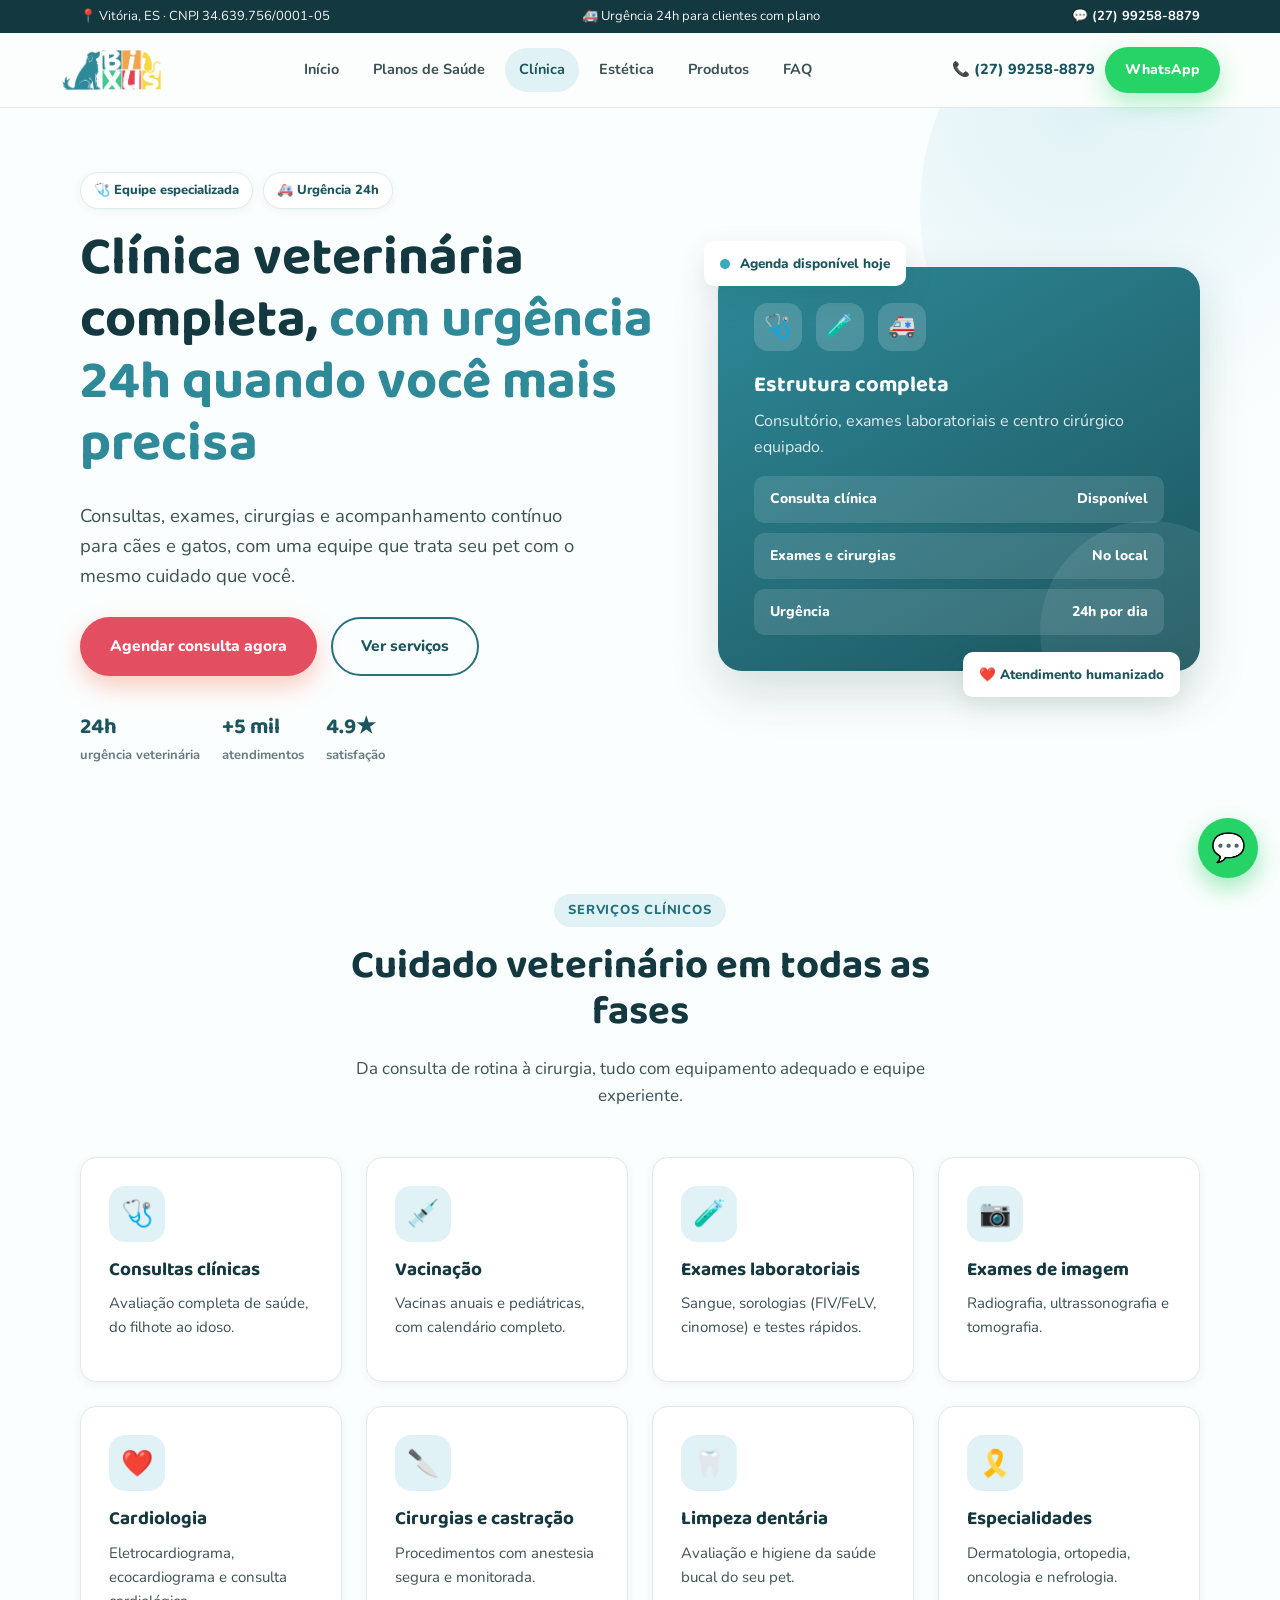
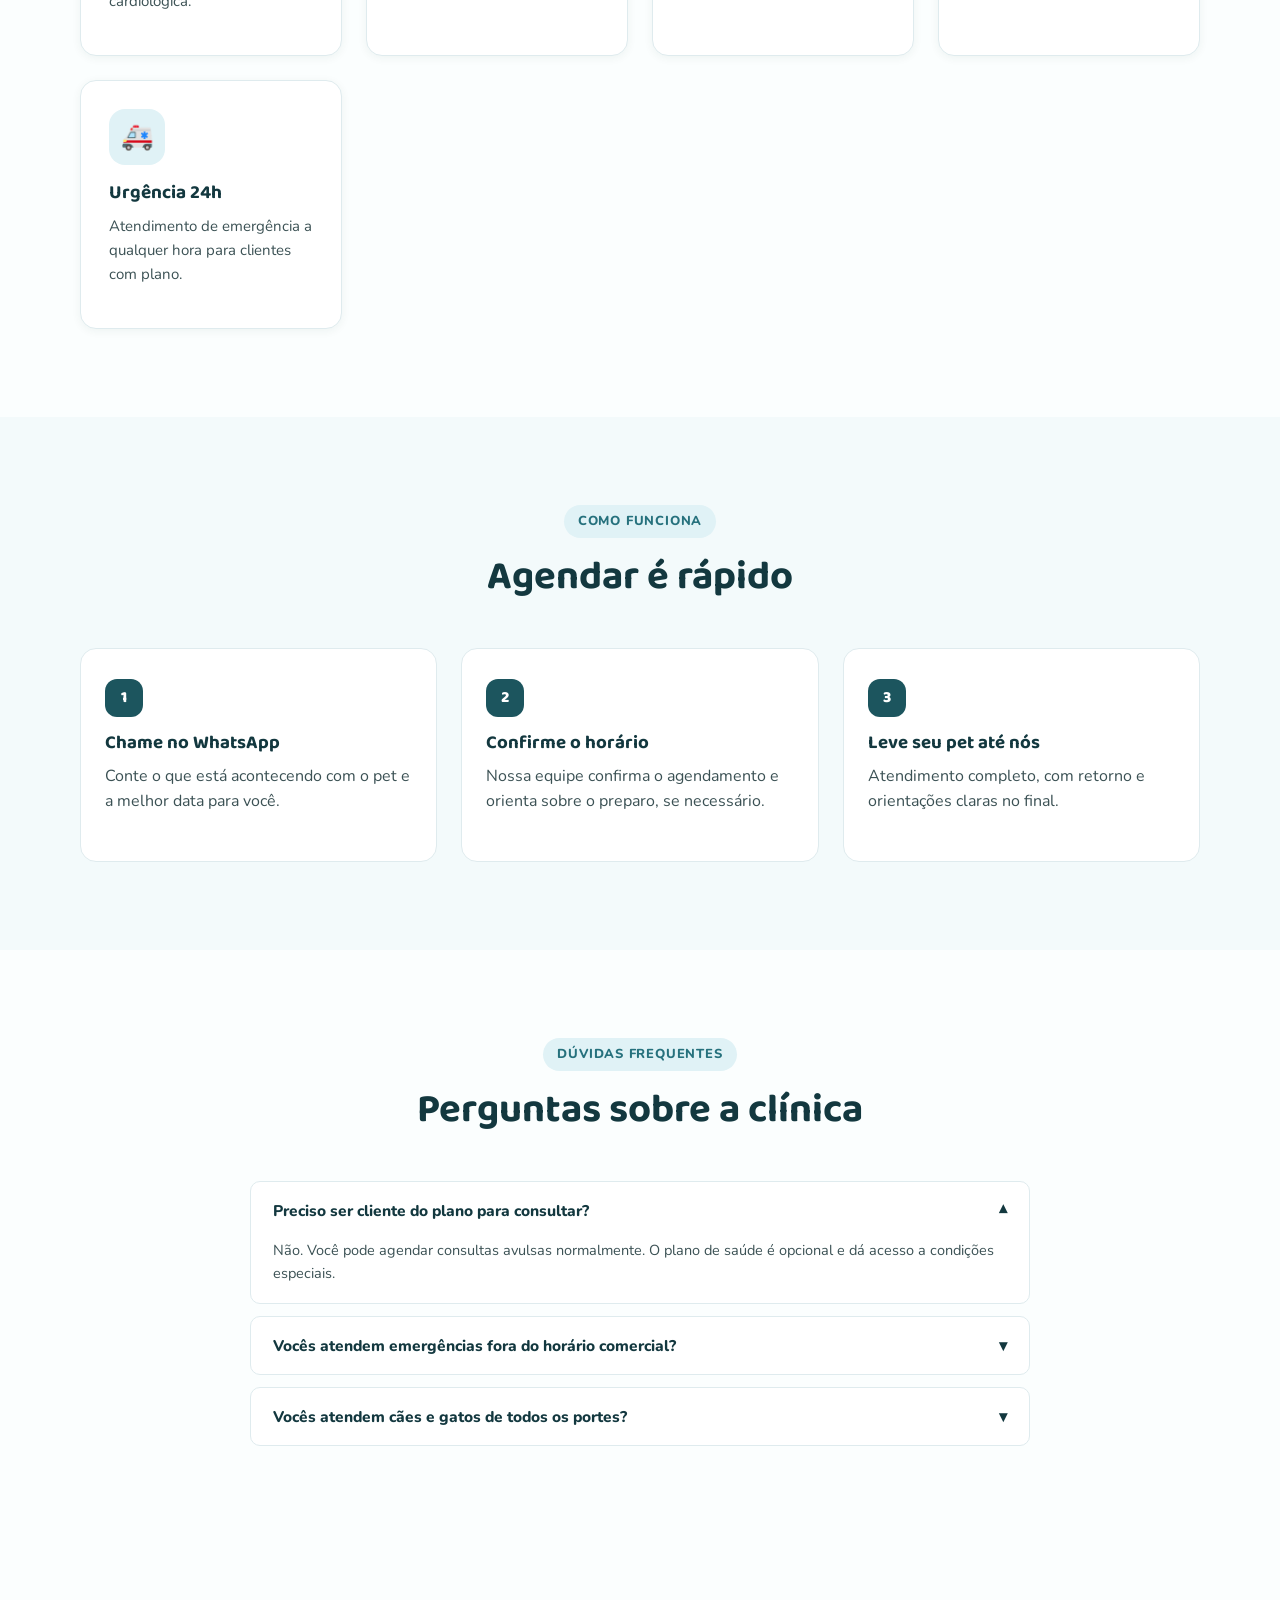
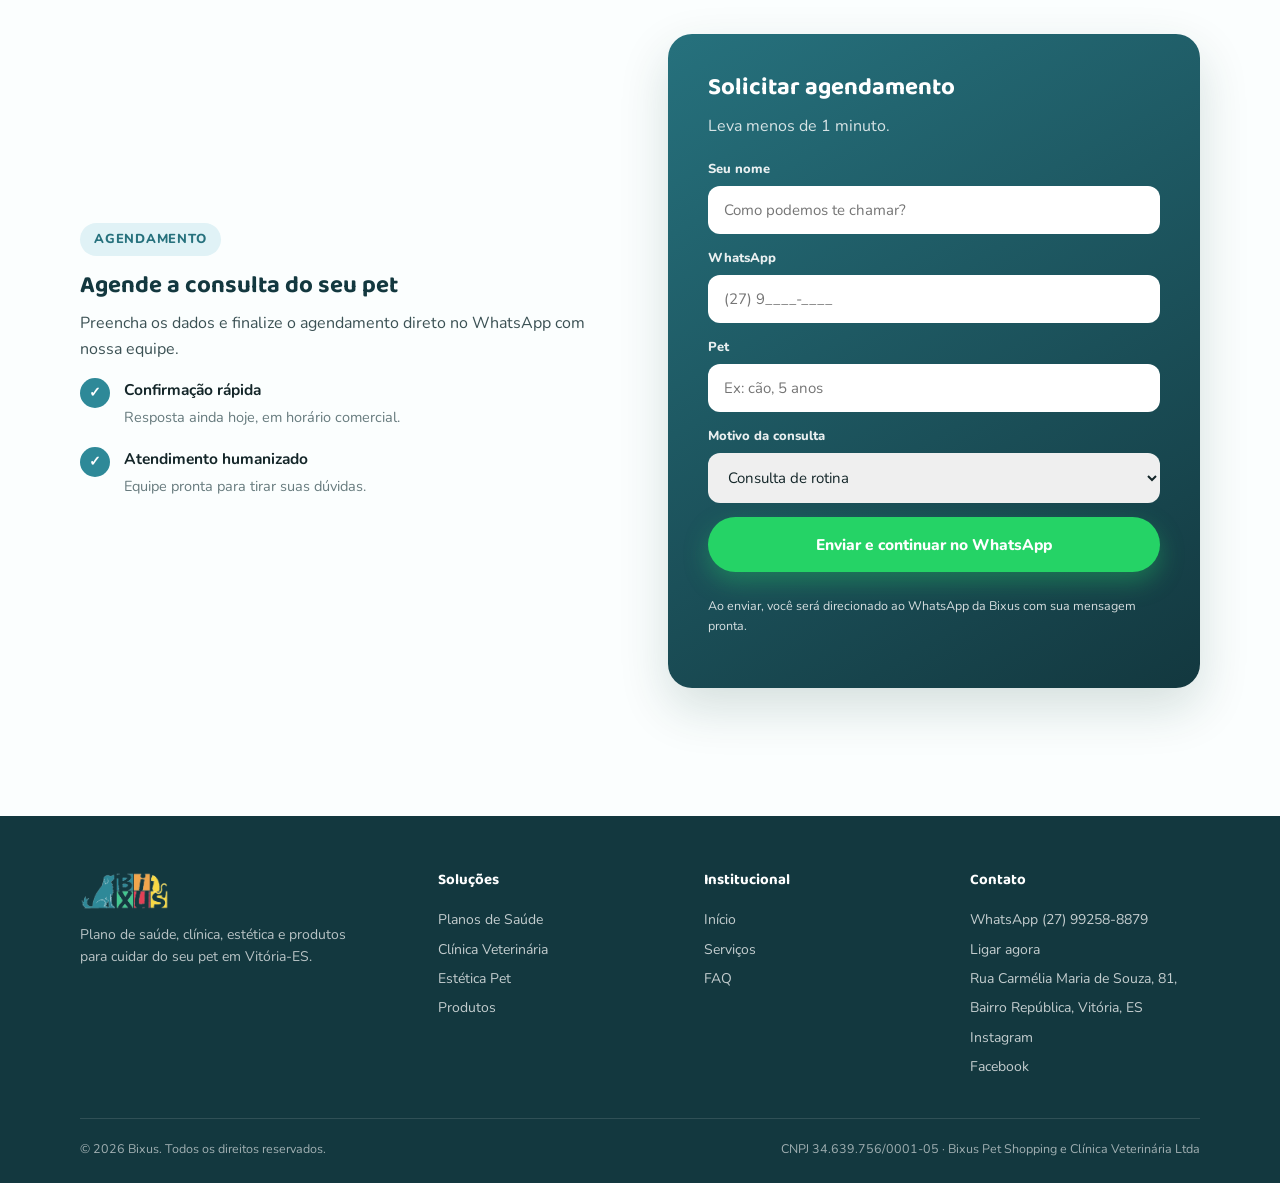
==== commit 2ad84f82: "Add files via upload" ====
--- a/clinica.html
+++ b/clinica.html
@@ -7,7 +7,9 @@
 <meta name="description" content="Clínica veterinária completa: consultas, exames, cirurgias e urgência 24h para cães e gatos. Agende agora pelo WhatsApp.">
 <meta name="keywords" content="clínica veterinária Vitória, veterinário urgência 24h, consulta veterinária, cirurgia pet">
 <link rel="canonical" href="https://www.bixus.com.br/clinica.html">
-<meta name="theme-color" content="#0F7A5D">
+<meta name="theme-color" content="#1D6F86">
+<link rel="icon" type="image/png" href="favicon.png">
+<link rel="apple-touch-icon" href="favicon.png">
 <link rel="preconnect" href="https://fonts.googleapis.com">
 <link href="https://fonts.googleapis.com/css2?family=Baloo+2:wght@600;700;800&family=Nunito:wght@400;600;700;800&display=swap" rel="stylesheet">
 <link rel="stylesheet" href="style.css">
@@ -18,13 +20,13 @@
   <div class="container">
     <div class="topbar-item">📍 Vitória, ES · CNPJ 34.639.756/0001-05</div>
     <div class="topbar-item hide-mobile">🚑 Urgência 24h para clientes com plano</div>
-    <a href="https://wa.me/5527992588879" target="_blank" rel="noopener">💬 (27) 99258-8879</a>
+    <a href="#contato">💬 (27) 99258-8879</a>
   </div>
 </div>
 
 <header class="site-header">
   <div class="container header-inner">
-    <a href="index.html" class="brand"><span class="paw">🐾</span> Bixus</a>
+    <a href="index.html" class="brand"><img src="bixus-logo.png" alt="Bixus" class="brand-logo"></a>
     <nav class="nav">
       <a href="index.html">Início</a>
       <a href="planos-de-saude.html">Planos de Saúde</a>
@@ -35,7 +37,7 @@
     </nav>
     <div class="header-cta">
       <span class="header-phone">📞 (27) 99258-8879</span>
-      <a class="btn btn-wa btn-sm" href="https://wa.me/5527992588879" target="_blank" rel="noopener">WhatsApp</a>
+      <a class="btn btn-wa btn-sm" href="#contato">WhatsApp</a>
       <button class="menu-toggle" aria-label="Abrir menu" aria-expanded="false">
         <svg width="26" height="26" viewBox="0 0 24 24" fill="none"><path d="M3 6h18M3 12h18M3 18h18" stroke="currentColor" stroke-width="2" stroke-linecap="round"/></svg>
       </button>
@@ -54,7 +56,7 @@
       <h1>Clínica veterinária completa, <span style="color:var(--teal-600)">com urgência 24h quando você mais precisa</span></h1>
       <p class="lead">Consultas, exames, cirurgias e acompanhamento contínuo para cães e gatos, com uma equipe que trata seu pet com o mesmo cuidado que você.</p>
       <div class="hero-ctas">
-        <a class="btn btn-primary" href="https://wa.me/5527992588879?text=Ol%C3%A1!%20Quero%20agendar%20uma%20consulta%20na%20Cl%C3%ADnica%20Bixus." target="_blank" rel="noopener">Agendar consulta agora</a>
+        <a class="btn btn-primary" href="#contato">Agendar consulta agora</a>
         <a class="btn btn-ghost" href="#servicos">Ver serviços</a>
       </div>
       <div class="hero-trust">
@@ -192,7 +194,7 @@
   <div class="container">
     <div class="footer-grid">
       <div>
-        <div class="footer-brand"><span class="paw">🐾</span> Bixus</div>
+        <div class="footer-brand"><img src="bixus-logo.png" alt="Bixus" class="footer-logo"></div>
         <p style="color:rgba(255,255,255,.7); font-size:14px; max-width:280px;">Plano de saúde, clínica, estética e produtos para cuidar do seu pet em Vitória-ES.</p>
       </div>
       <div>
@@ -210,7 +212,7 @@
       </div>
       <div>
         <h4>Contato</h4>
-        <a href="https://wa.me/5527992588879" target="_blank" rel="noopener">WhatsApp (27) 99258-8879</a><br>
+        <a href="#contato">WhatsApp (27) 99258-8879</a><br>
         <a href="tel:+5527992588879">Ligar agora</a><br>
         <a href="https://maps.app.goo.gl/F61PYmscsrHYuHVz8" target="_blank" rel="noopener">Rua Carmélia Maria de Souza, 81, Bairro República, Vitória, ES</a><br>
         <a href="https://www.instagram.com/bixusveterinaria" target="_blank" rel="noopener">Instagram</a><br>
@@ -224,7 +226,7 @@
   </div>
 </footer>
 
-<a class="wa-float" href="https://wa.me/5527992588879" target="_blank" rel="noopener" aria-label="Falar no WhatsApp">💬</a>
+<a class="wa-float" href="#contato" aria-label="Falar no WhatsApp">💬</a>
 
 <script>document.getElementById('year').textContent = new Date().getFullYear();</script>
 <script src="script.js"></script>
--- a/style.css
+++ b/style.css
@@ -4,22 +4,24 @@
    ========================================================= */
 
 :root{
-  --teal-900:#0B3D33;
-  --teal-800:#0D5A47;
-  --teal-700:#0F7A5D;
-  --teal-600:#12A980;
-  --teal-500:#1CC694;
-  --teal-100:#E4F7EF;
-  --teal-50:#F3FBF7;
-  --coral-500:#FF6B4A;
-  --coral-600:#F0532F;
-  --amber-500:#FFB238;
-  --ink-900:#132420;
-  --ink-700:#3B4D48;
-  --ink-500:#6B7D78;
-  --bg:#FBFEFC;
+  --teal-900:#13383F;
+  --teal-800:#1C555E;
+  --teal-700:#26717D;
+  --teal-600:#2E8998;
+  --teal-500:#39A9BC;
+  --teal-100:#E0F2F6;
+  --teal-50:#F3FAFB;
+  --coral-500:#E44E61;
+  --coral-600:#DF2A42;
+  --amber-500:#F8DA49;
+  --green-600:#34B17D;
+  --green-500:#4ECB96;
+  --ink-900:#142629;
+  --ink-700:#3B5154;
+  --ink-500:#677B7E;
+  --bg:#FBFEFE;
   --white:#FFFFFF;
-  --line:#E3EEE9;
+  --line:#DFEBEE;
   --shadow-sm: 0 2px 10px rgba(11,61,51,.06);
   --shadow-md: 0 10px 30px rgba(11,61,51,.10);
   --shadow-lg: 0 20px 50px rgba(11,61,51,.16);
@@ -31,7 +33,7 @@
 }
 
 *,*::before,*::after{ box-sizing:border-box; }
-html{ scroll-behavior:smooth; }
+html{ scroll-behavior:smooth; overflow-x:hidden; width:100%; }
 body{
   margin:0;
   font-family:'Nunito', -apple-system, BlinkMacSystemFont, 'Segoe UI', sans-serif;
@@ -39,6 +41,8 @@
   background:var(--bg);
   line-height:1.6;
   -webkit-font-smoothing:antialiased;
+  overflow-x:hidden;
+  width:100%;
 }
 h1,h2,h3,h4{
   font-family:'Baloo 2','Nunito',sans-serif;
@@ -71,7 +75,7 @@
   display:inline-flex; align-items:center; justify-content:center; gap:10px;
   padding:15px 28px; border-radius:999px; font-weight:800; font-size:15.5px;
   border:2px solid transparent; transition:transform .15s ease, box-shadow .15s ease, background .15s ease;
-  white-space:nowrap;
+  white-space:nowrap; max-width:100%;
 }
 .btn:hover{ transform:translateY(-2px); }
 .btn-primary{ background:var(--coral-500); color:#fff; box-shadow:0 10px 24px rgba(255,107,74,.35); }
@@ -96,6 +100,7 @@
   width:40px; height:40px; border-radius:12px; background:linear-gradient(145deg,var(--teal-600),var(--teal-800));
   display:flex; align-items:center; justify-content:center; color:#fff; flex-shrink:0;
 }
+.brand-logo{ height:44px; width:auto; display:block; }
 .nav{ display:flex; align-items:center; gap:6px; }
 .nav a{
   padding:10px 14px; border-radius:999px; font-weight:700; font-size:14.5px; color:var(--ink-700);
@@ -139,10 +144,10 @@
 .hero-trust div{ font-size:13px; color:var(--ink-500); font-weight:700; max-width:140px; }
 .hero-trust strong{ display:block; font-size:22px; color:var(--teal-800); font-family:'Baloo 2',sans-serif; }
 
-.hero-art{ position:relative; }
+.hero-art{ position:relative; margin-top:26px; margin-bottom:26px; }
 .art-card{
   background:linear-gradient(150deg,var(--teal-600),var(--teal-800)); border-radius:var(--radius-lg);
-  padding:36px; color:#fff; box-shadow:var(--shadow-lg); position:relative; overflow:hidden;
+  padding:36px; color:#fff; box-shadow:var(--shadow-lg); position:relative; overflow:hidden; z-index:1;
 }
 .art-card::after{ content:''; position:absolute; width:220px; height:220px; background:rgba(255,255,255,.08); border-radius:50%; right:-60px; bottom:-70px; }
 .art-icon-row{ display:flex; gap:14px; margin-bottom:22px; }
@@ -153,9 +158,10 @@
 .floating-chip{
   position:absolute; background:#fff; border-radius:var(--radius-sm); padding:12px 16px; box-shadow:var(--shadow-md);
   display:flex; align-items:center; gap:10px; font-weight:800; font-size:13.5px; color:var(--teal-800);
-}
-.floating-chip.c1{ top:-18px; left:-18px; }
-.floating-chip.c2{ bottom:-18px; right:20px; }
+  z-index:3; white-space:nowrap;
+}
+.floating-chip.c1{ top:-26px; left:-14px; }
+.floating-chip.c2{ bottom:-26px; right:20px; }
 .floating-chip .dot{ width:10px; height:10px; border-radius:50%; background:var(--teal-500); }
 
 @media (max-width:900px){
@@ -257,7 +263,8 @@
 .site-footer h4{ color:#fff; font-size:15px; margin-bottom:16px; }
 .site-footer a{ color:rgba(255,255,255,.75); font-size:14px; line-height:2.1; }
 .site-footer a:hover{ color:#fff; }
-.footer-brand{ display:flex; align-items:center; gap:10px; font-family:'Baloo 2',sans-serif; font-weight:800; font-size:22px; color:#fff; margin-bottom:10px; }
+.footer-brand{ display:flex; align-items:center; gap:10px; font-family:'Baloo 2',sans-serif; font-weight:800; font-size:22px; color:#fff; margin-bottom:14px; }
+.footer-logo{ height:38px; width:auto; display:block; }
 .footer-bottom{ border-top:1px solid rgba(255,255,255,.12); margin-top:36px; padding-top:20px; display:flex; justify-content:space-between; font-size:12.5px; color:rgba(255,255,255,.6); flex-wrap:wrap; gap:10px; }
 @media (max-width:900px){ .footer-grid{ grid-template-columns:1fr 1fr; } }
 @media (max-width:520px){ .footer-grid{ grid-template-columns:1fr; } }
@@ -272,6 +279,48 @@
   0%{ box-shadow:0 0 0 0 rgba(37,211,102,.5), 0 10px 24px rgba(37,211,102,.45); }
   70%{ box-shadow:0 0 0 14px rgba(37,211,102,0), 0 10px 24px rgba(37,211,102,.45); }
   100%{ box-shadow:0 0 0 0 rgba(37,211,102,0), 0 10px 24px rgba(37,211,102,.45); }
+}
+
+/* ---------- Mobile refinements ---------- */
+@media (max-width:640px){
+  .section{ padding:56px 0; }
+  .section--tight{ padding:36px 0; }
+  .section-head{ margin-bottom:32px; }
+  .section-head p{ font-size:15.5px; }
+  .hero{ padding:32px 0 28px; }
+  .hero .lead{ max-width:100%; font-size:16.5px; }
+  .hero-ctas{ flex-direction:column; align-items:stretch; }
+  .hero-ctas .btn{ white-space:normal; width:100%; text-align:center; }
+  .hero-trust{ gap:16px; }
+  .hero-art{ margin-top:22px; margin-bottom:22px; }
+  .art-card{ padding:24px; }
+  .art-icon-row{ gap:10px; margin-bottom:18px; }
+  .art-icon{ width:42px; height:42px; font-size:19px; }
+  .floating-chip{ font-size:11.5px; padding:8px 11px; max-width:78%; white-space:normal; line-height:1.3; }
+  .floating-chip.c1{ top:-20px; left:-6px; }
+  .floating-chip.c2{ bottom:-20px; right:6px; }
+  .grid-4, .grid-3, .grid-2{ gap:16px; }
+  .card{ padding:22px; }
+  .steps{ gap:16px; }
+  .split{ gap:32px; }
+  .lead-panel{ padding:26px; }
+  .cta-banner{ padding:32px 22px; }
+  .price-card{ padding:24px; }
+  .price-card.featured{ transform:none; }
+  .price-card .tag{ white-space:normal; max-width:80%; }
+  .form-grid .btn{ white-space:normal; }
+  .footer-grid{ gap:28px; }
+  .wa-float{ width:52px; height:52px; font-size:24px; bottom:16px; right:16px; }
+}
+
+@media (max-width:400px){
+  .brand{ font-size:20px; }
+  .brand .paw{ width:34px; height:34px; }
+  .brand-logo{ height:34px; }
+  .header-cta{ gap:6px; }
+  .btn-sm{ padding:9px 14px; font-size:13px; }
+  .topbar .container{ padding:6px 14px; }
+  .topbar-item, .topbar a{ font-size:12px; }
 }
 
 /* ---------- Utilities ---------- */
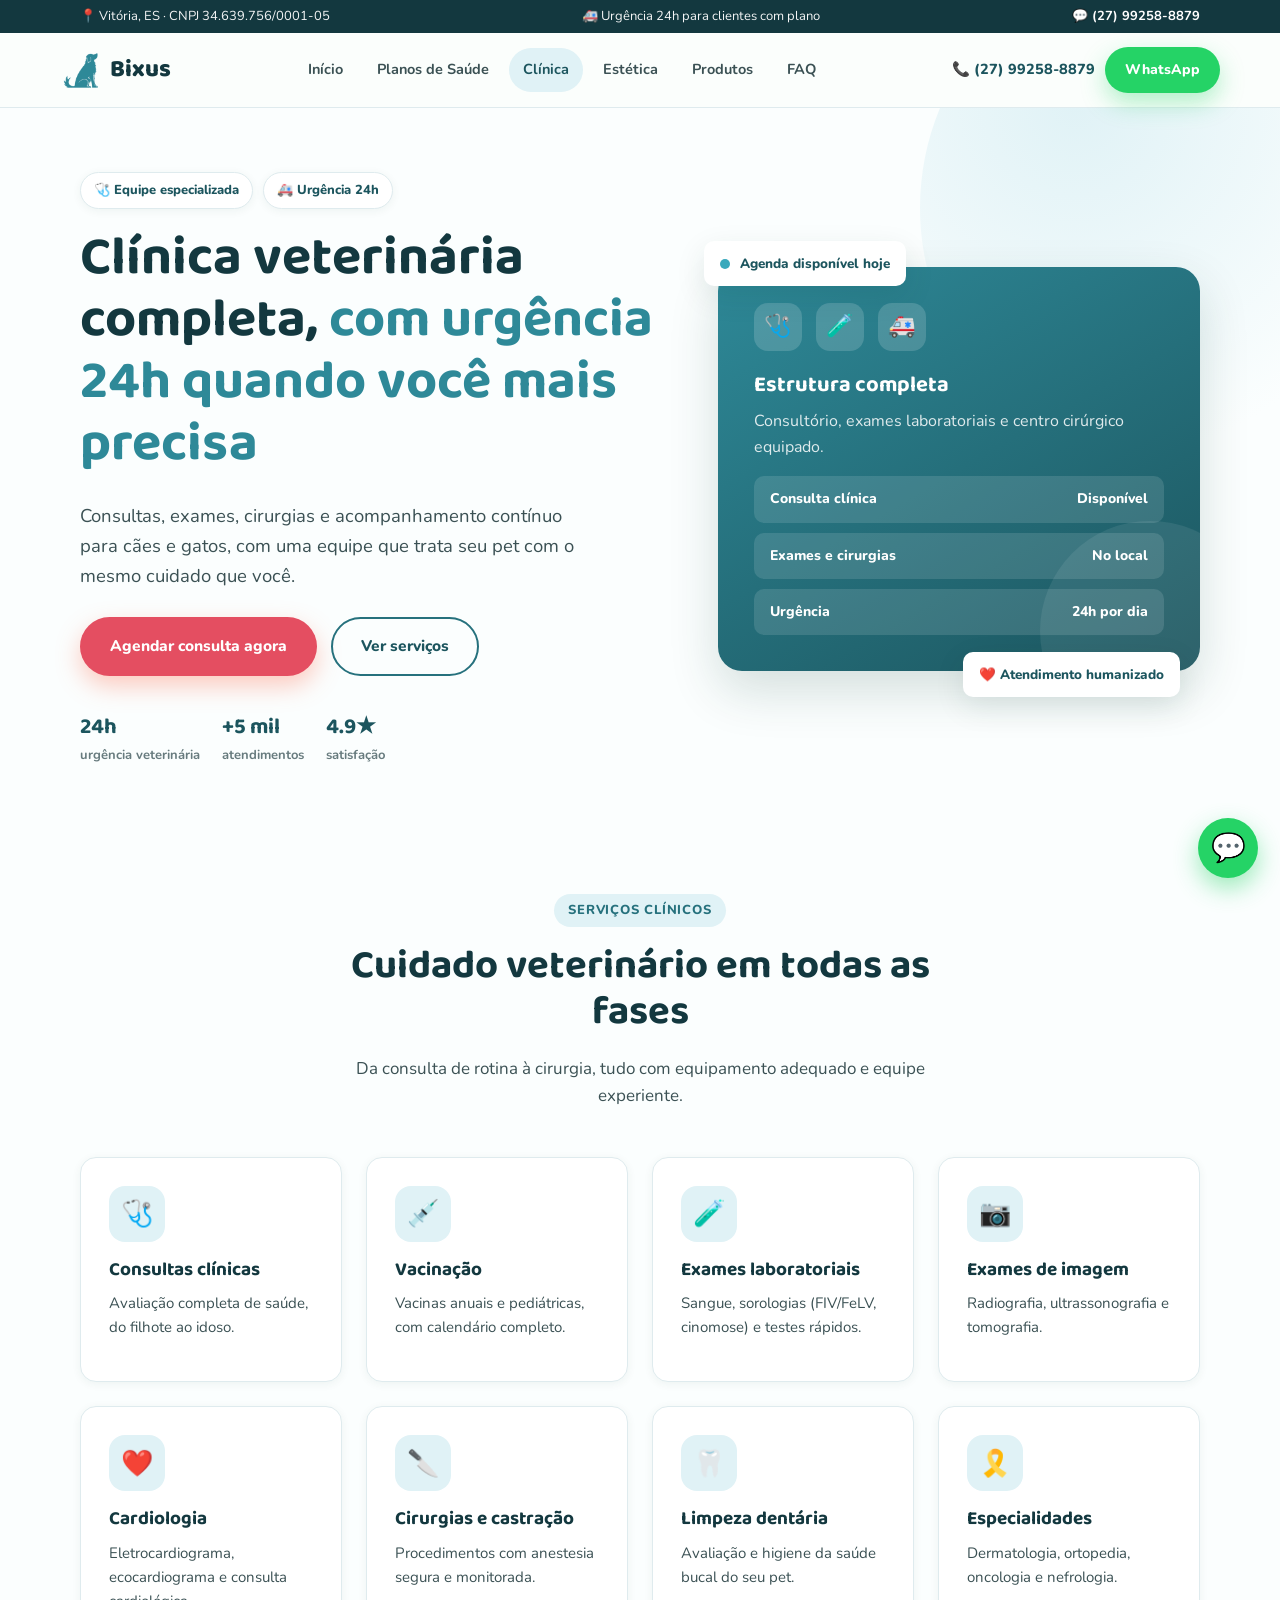
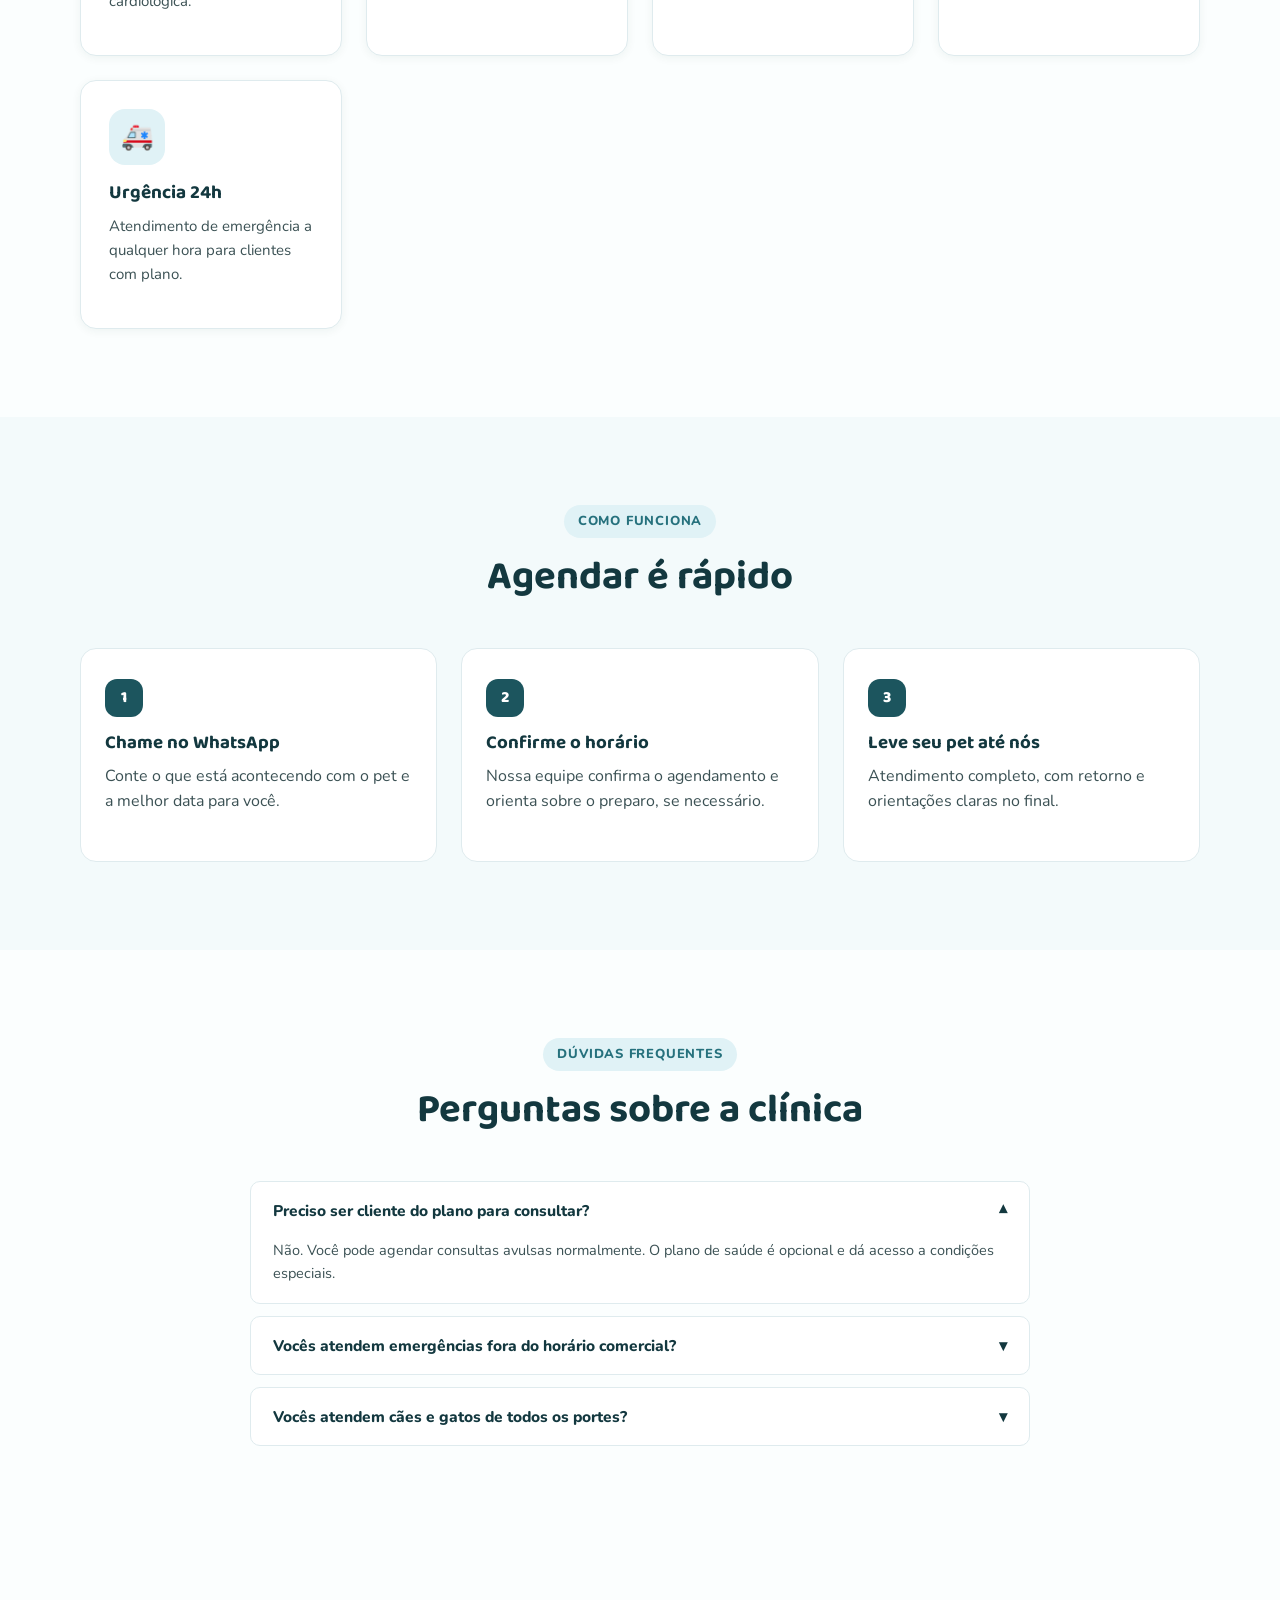
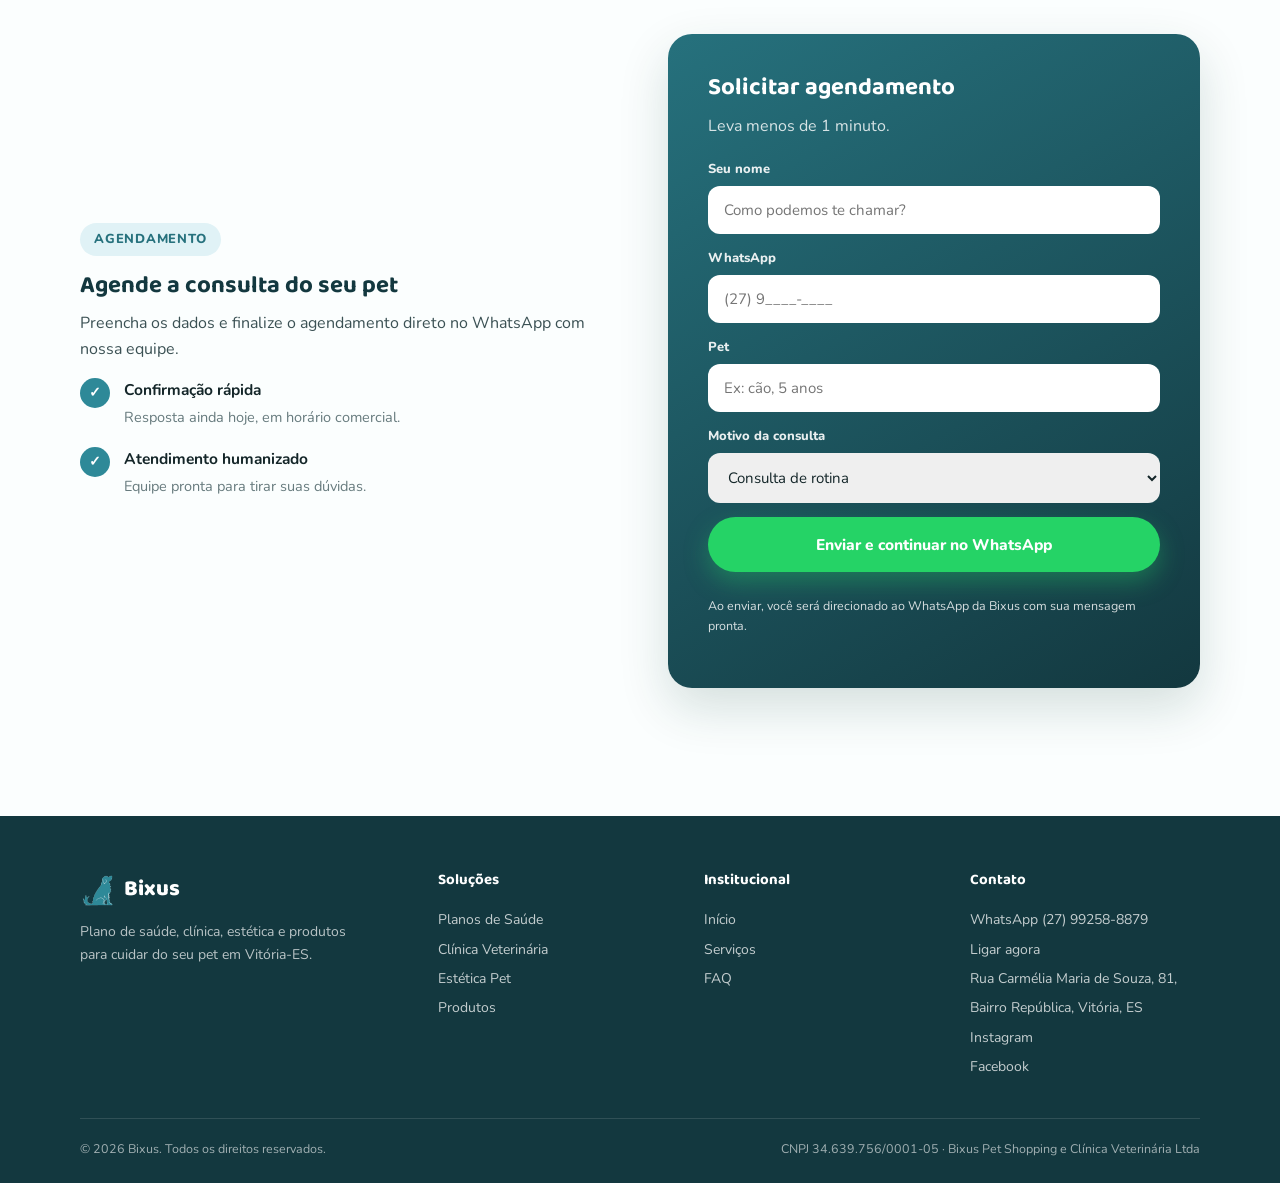
==== commit 6dfb98d8: "Add files via upload" ====
--- a/clinica.html
+++ b/clinica.html
@@ -26,7 +26,7 @@
 
 <header class="site-header">
   <div class="container header-inner">
-    <a href="index.html" class="brand"><img src="bixus-logo.png" alt="Bixus" class="brand-logo"></a>
+    <a href="index.html" class="brand"><img src="favicon.png" alt="" class="brand-icon"> Bixus</a>
     <nav class="nav">
       <a href="index.html">Início</a>
       <a href="planos-de-saude.html">Planos de Saúde</a>
@@ -194,7 +194,7 @@
   <div class="container">
     <div class="footer-grid">
       <div>
-        <div class="footer-brand"><img src="bixus-logo.png" alt="Bixus" class="footer-logo"></div>
+        <div class="footer-brand"><img src="favicon.png" alt="" class="footer-icon"> Bixus</div>
         <p style="color:rgba(255,255,255,.7); font-size:14px; max-width:280px;">Plano de saúde, clínica, estética e produtos para cuidar do seu pet em Vitória-ES.</p>
       </div>
       <div>
--- a/style.css
+++ b/style.css
@@ -100,7 +100,7 @@
   width:40px; height:40px; border-radius:12px; background:linear-gradient(145deg,var(--teal-600),var(--teal-800));
   display:flex; align-items:center; justify-content:center; color:#fff; flex-shrink:0;
 }
-.brand-logo{ height:44px; width:auto; display:block; }
+.brand-icon{ height:40px; width:auto; display:block; flex-shrink:0; }
 .nav{ display:flex; align-items:center; gap:6px; }
 .nav a{
   padding:10px 14px; border-radius:999px; font-weight:700; font-size:14.5px; color:var(--ink-700);
@@ -264,7 +264,7 @@
 .site-footer a{ color:rgba(255,255,255,.75); font-size:14px; line-height:2.1; }
 .site-footer a:hover{ color:#fff; }
 .footer-brand{ display:flex; align-items:center; gap:10px; font-family:'Baloo 2',sans-serif; font-weight:800; font-size:22px; color:#fff; margin-bottom:14px; }
-.footer-logo{ height:38px; width:auto; display:block; }
+.footer-icon{ height:34px; width:auto; display:block; flex-shrink:0; }
 .footer-bottom{ border-top:1px solid rgba(255,255,255,.12); margin-top:36px; padding-top:20px; display:flex; justify-content:space-between; font-size:12.5px; color:rgba(255,255,255,.6); flex-wrap:wrap; gap:10px; }
 @media (max-width:900px){ .footer-grid{ grid-template-columns:1fr 1fr; } }
 @media (max-width:520px){ .footer-grid{ grid-template-columns:1fr; } }
@@ -316,7 +316,7 @@
 @media (max-width:400px){
   .brand{ font-size:20px; }
   .brand .paw{ width:34px; height:34px; }
-  .brand-logo{ height:34px; }
+  .brand-icon{ height:32px; }
   .header-cta{ gap:6px; }
   .btn-sm{ padding:9px 14px; font-size:13px; }
   .topbar .container{ padding:6px 14px; }
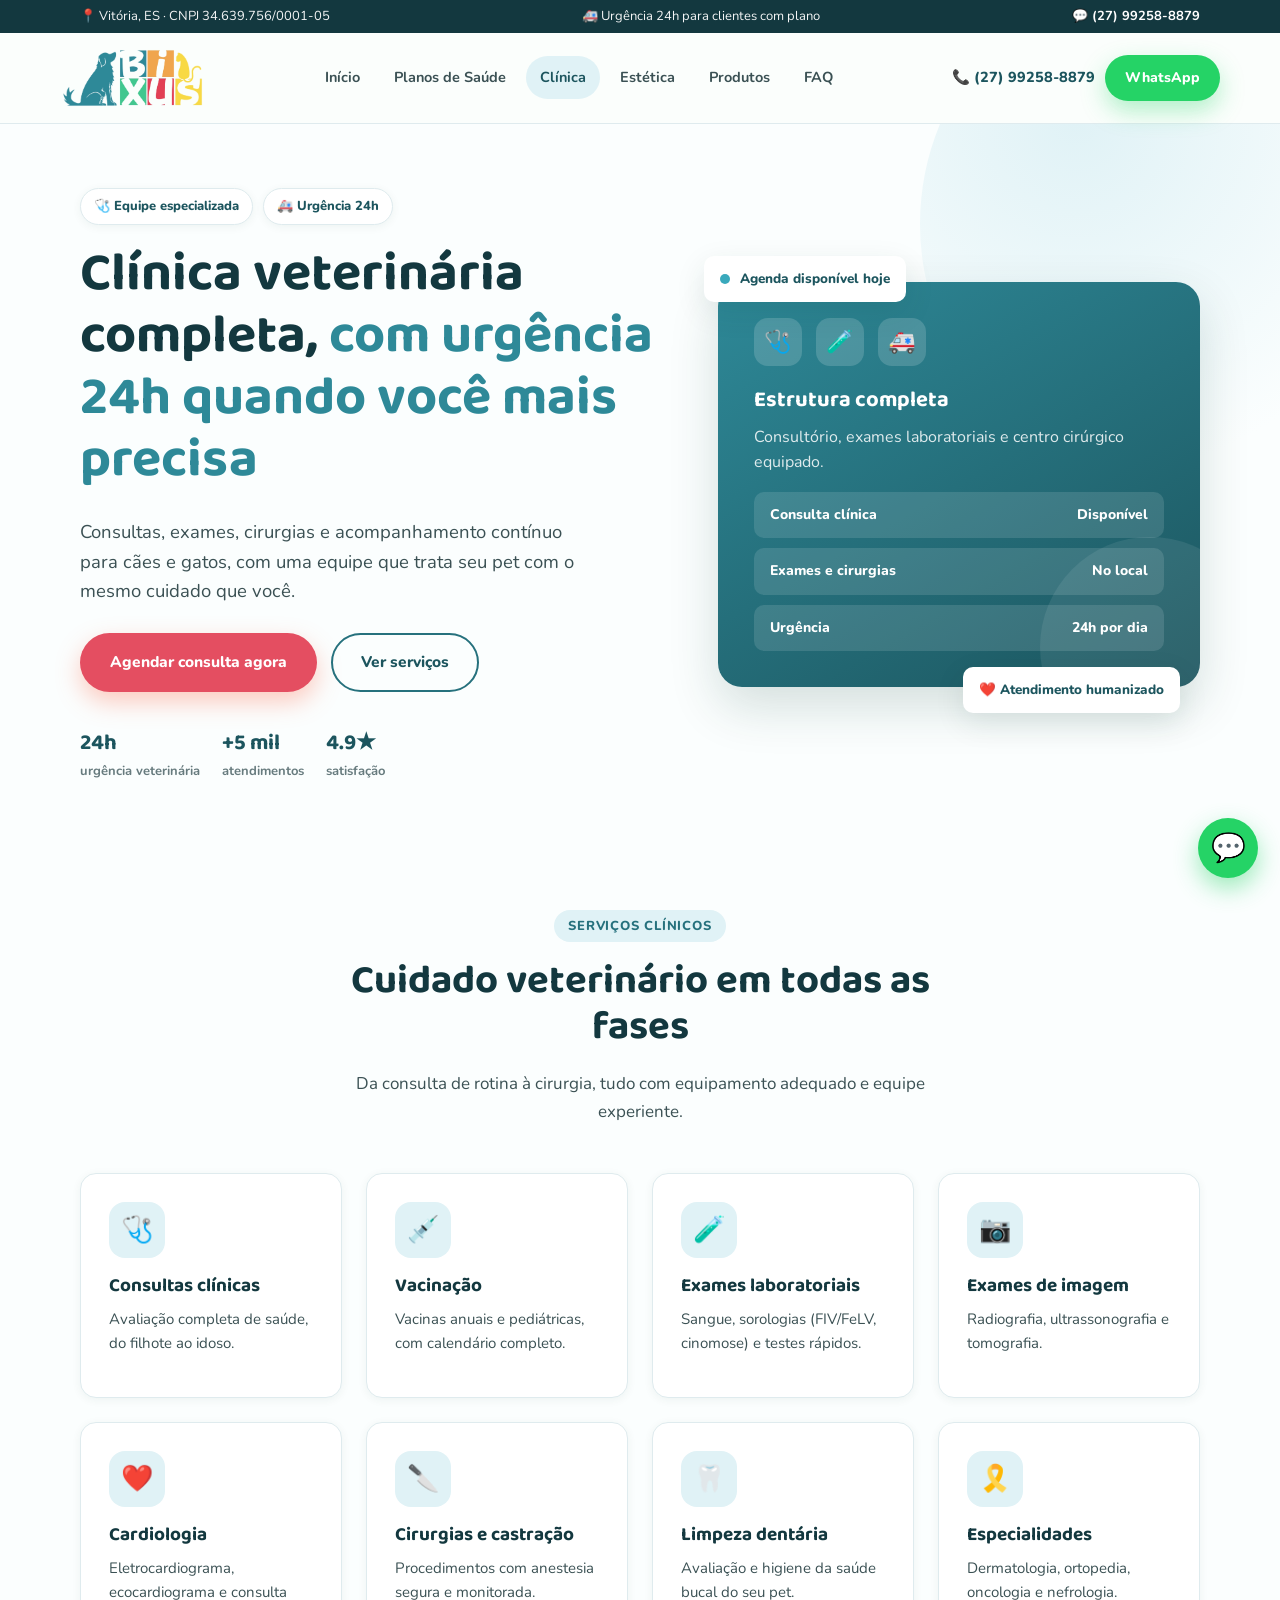
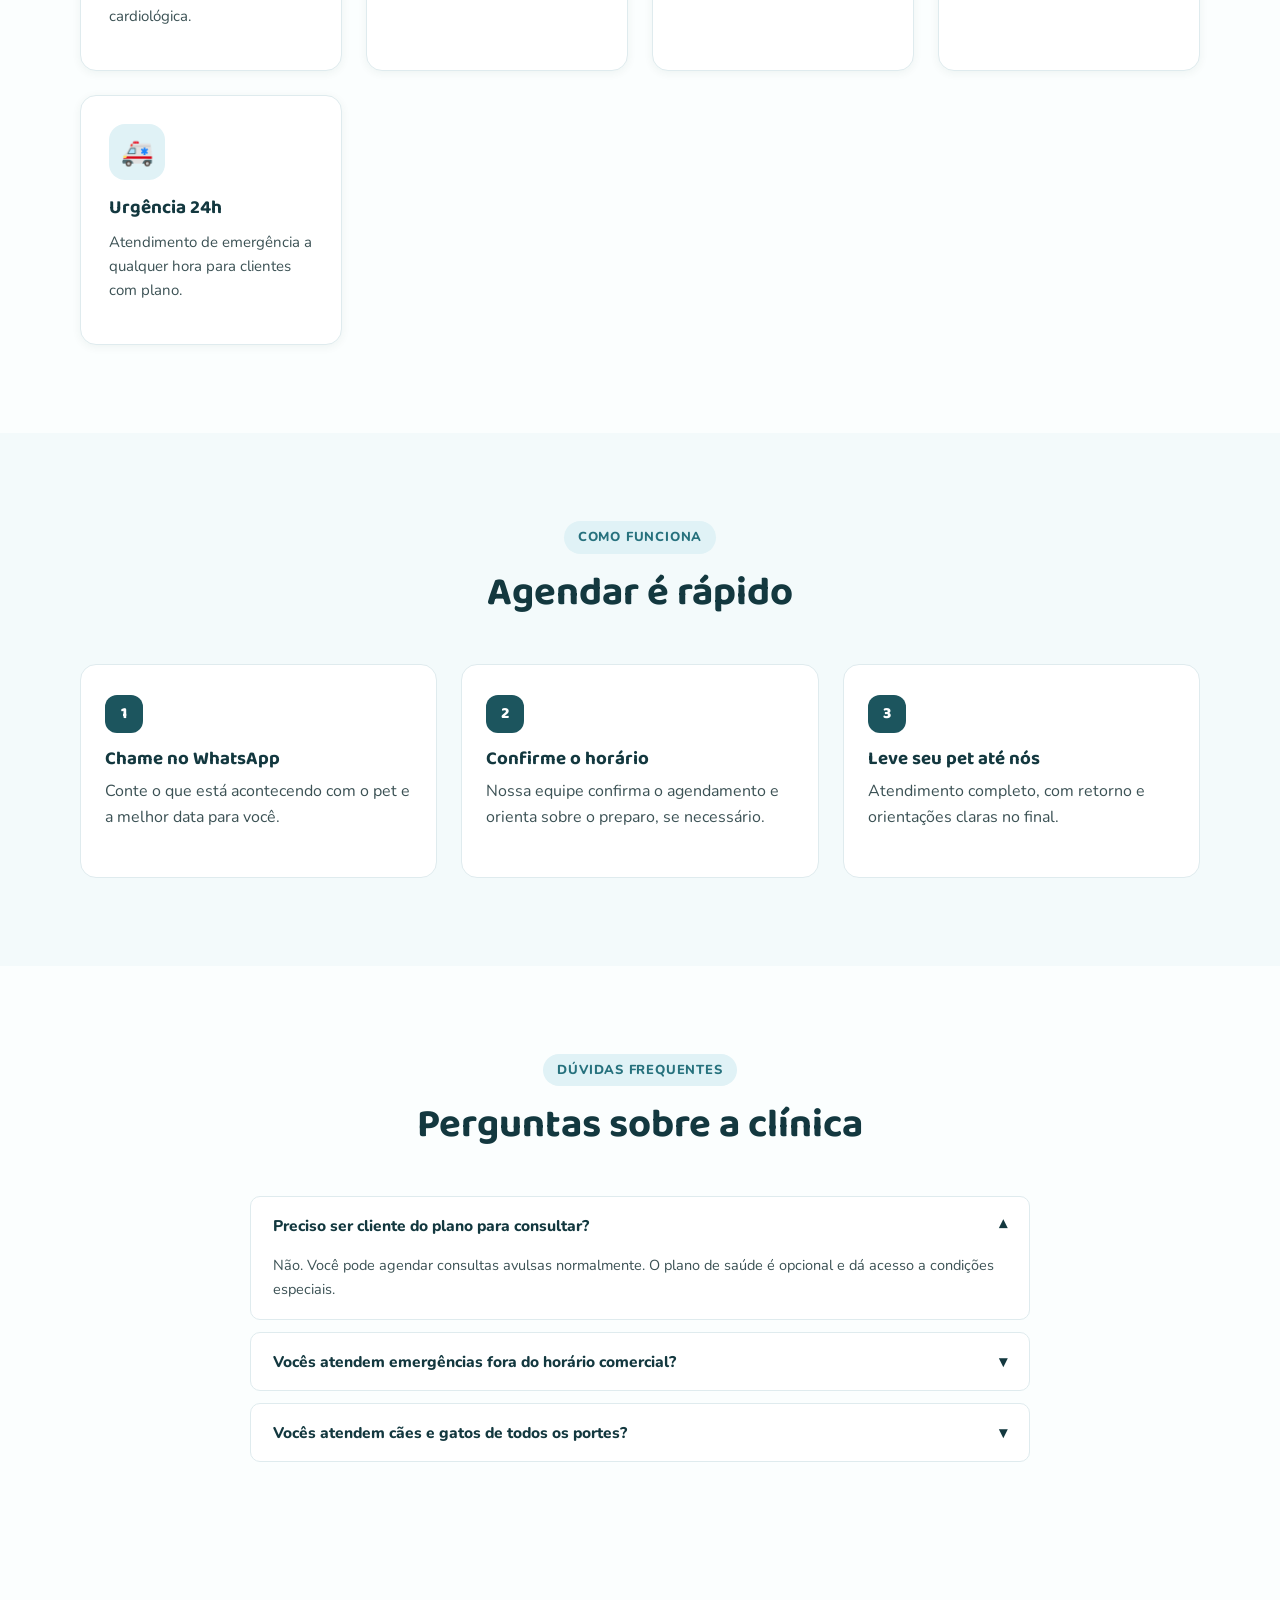
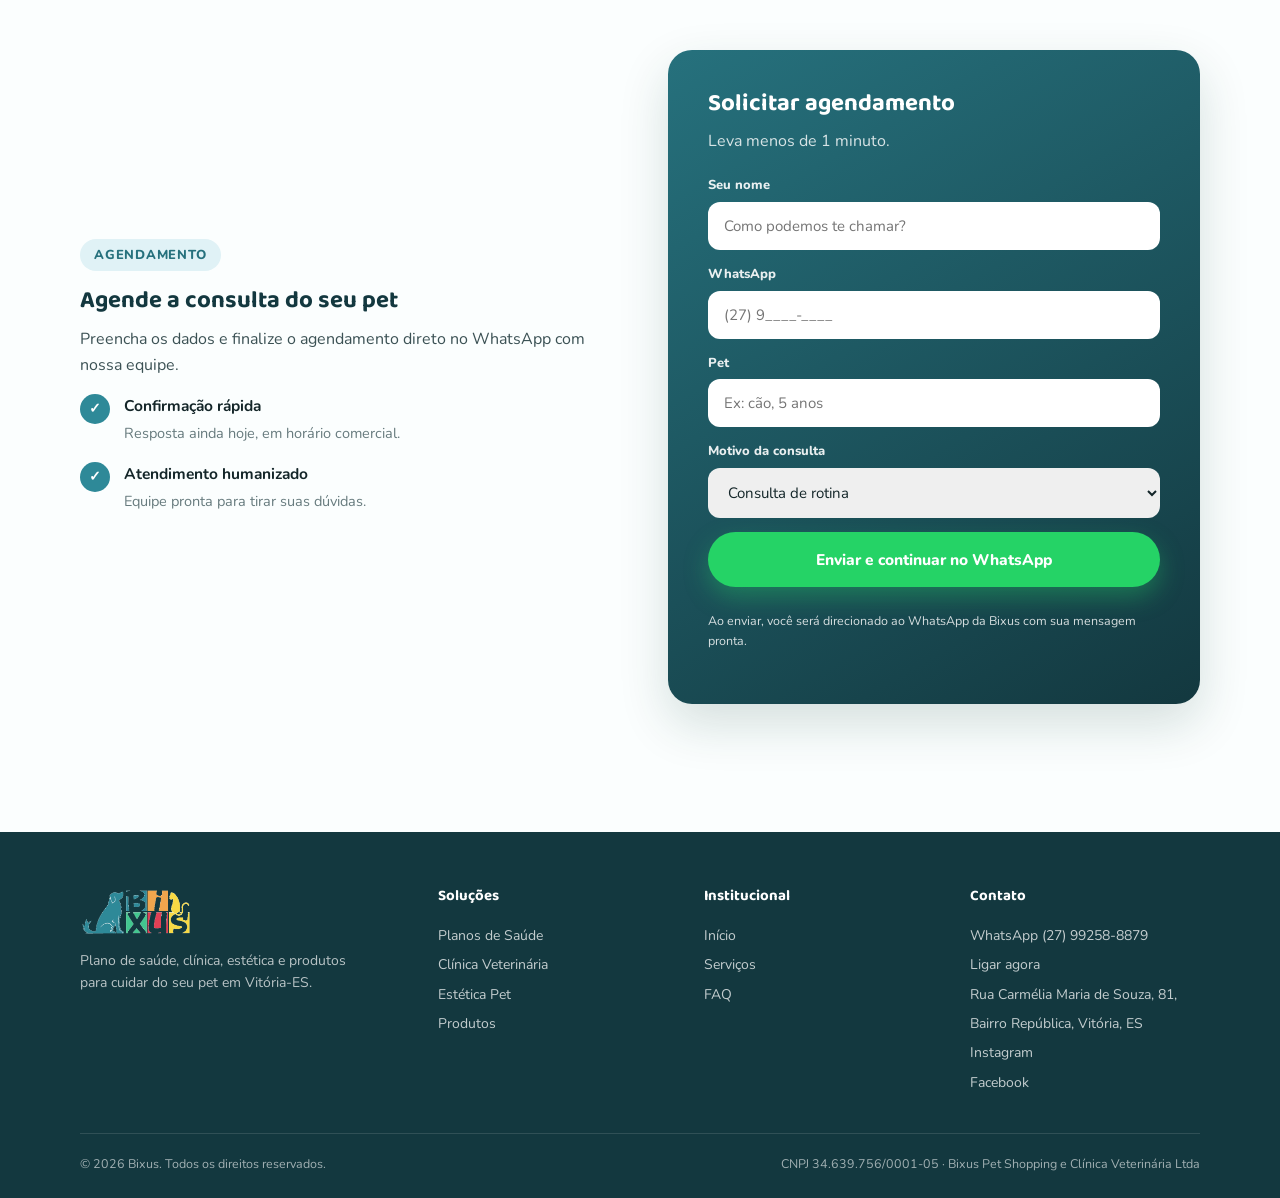
==== commit 81833a25: "Add files via upload" ====
--- a/clinica.html
+++ b/clinica.html
@@ -26,7 +26,7 @@
 
 <header class="site-header">
   <div class="container header-inner">
-    <a href="index.html" class="brand"><img src="favicon.png" alt="" class="brand-icon"> Bixus</a>
+    <a href="index.html" class="brand"><img src="bixus-logo.png" alt="Bixus" class="brand-logo"></a>
     <nav class="nav">
       <a href="index.html">Início</a>
       <a href="planos-de-saude.html">Planos de Saúde</a>
@@ -194,7 +194,7 @@
   <div class="container">
     <div class="footer-grid">
       <div>
-        <div class="footer-brand"><img src="favicon.png" alt="" class="footer-icon"> Bixus</div>
+        <div class="footer-brand"><img src="bixus-logo.png" alt="Bixus" class="footer-logo"></div>
         <p style="color:rgba(255,255,255,.7); font-size:14px; max-width:280px;">Plano de saúde, clínica, estética e produtos para cuidar do seu pet em Vitória-ES.</p>
       </div>
       <div>
--- a/style.css
+++ b/style.css
@@ -100,7 +100,7 @@
   width:40px; height:40px; border-radius:12px; background:linear-gradient(145deg,var(--teal-600),var(--teal-800));
   display:flex; align-items:center; justify-content:center; color:#fff; flex-shrink:0;
 }
-.brand-icon{ height:40px; width:auto; display:block; flex-shrink:0; }
+.brand-logo{ height:62px; width:auto; display:block; }
 .nav{ display:flex; align-items:center; gap:6px; }
 .nav a{
   padding:10px 14px; border-radius:999px; font-weight:700; font-size:14.5px; color:var(--ink-700);
@@ -264,7 +264,7 @@
 .site-footer a{ color:rgba(255,255,255,.75); font-size:14px; line-height:2.1; }
 .site-footer a:hover{ color:#fff; }
 .footer-brand{ display:flex; align-items:center; gap:10px; font-family:'Baloo 2',sans-serif; font-weight:800; font-size:22px; color:#fff; margin-bottom:14px; }
-.footer-icon{ height:34px; width:auto; display:block; flex-shrink:0; }
+.footer-logo{ height:48px; width:auto; display:block; }
 .footer-bottom{ border-top:1px solid rgba(255,255,255,.12); margin-top:36px; padding-top:20px; display:flex; justify-content:space-between; font-size:12.5px; color:rgba(255,255,255,.6); flex-wrap:wrap; gap:10px; }
 @media (max-width:900px){ .footer-grid{ grid-template-columns:1fr 1fr; } }
 @media (max-width:520px){ .footer-grid{ grid-template-columns:1fr; } }
@@ -316,7 +316,7 @@
 @media (max-width:400px){
   .brand{ font-size:20px; }
   .brand .paw{ width:34px; height:34px; }
-  .brand-icon{ height:32px; }
+  .brand-logo{ height:48px; }
   .header-cta{ gap:6px; }
   .btn-sm{ padding:9px 14px; font-size:13px; }
   .topbar .container{ padding:6px 14px; }
